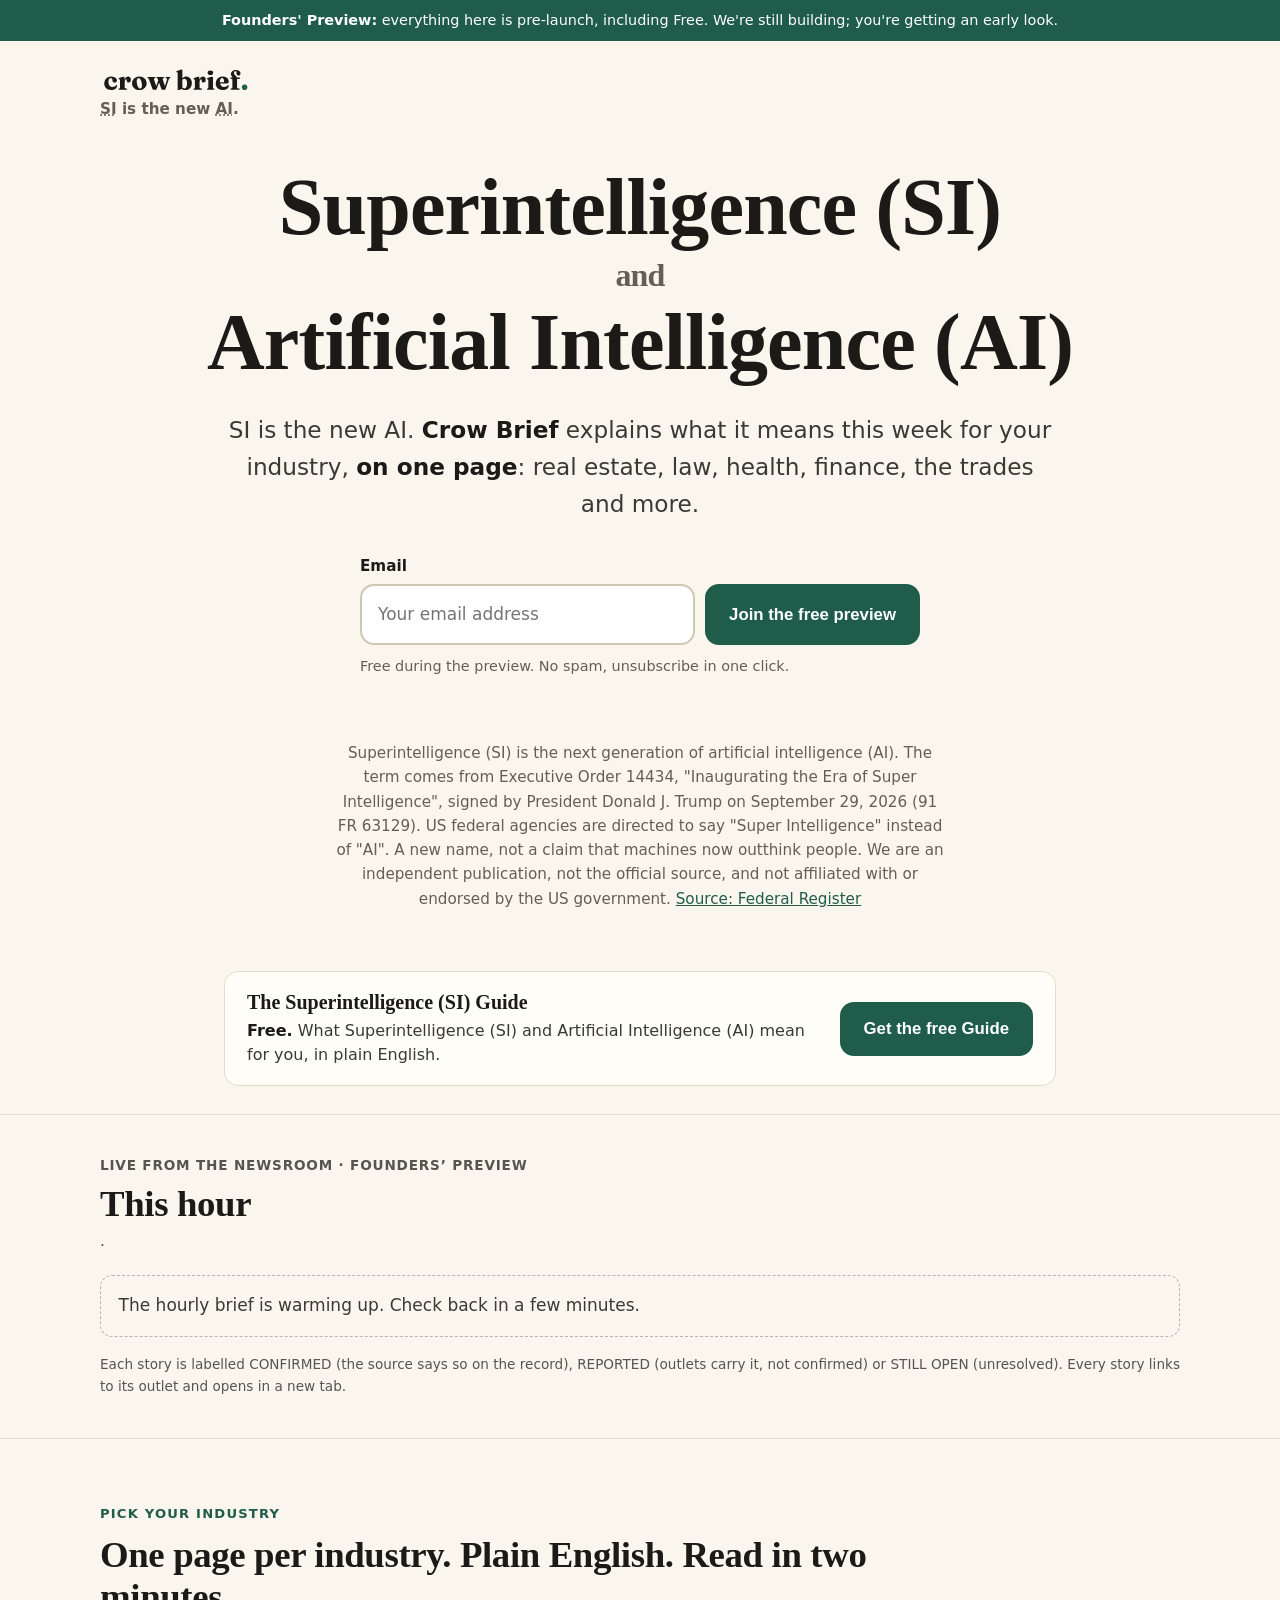
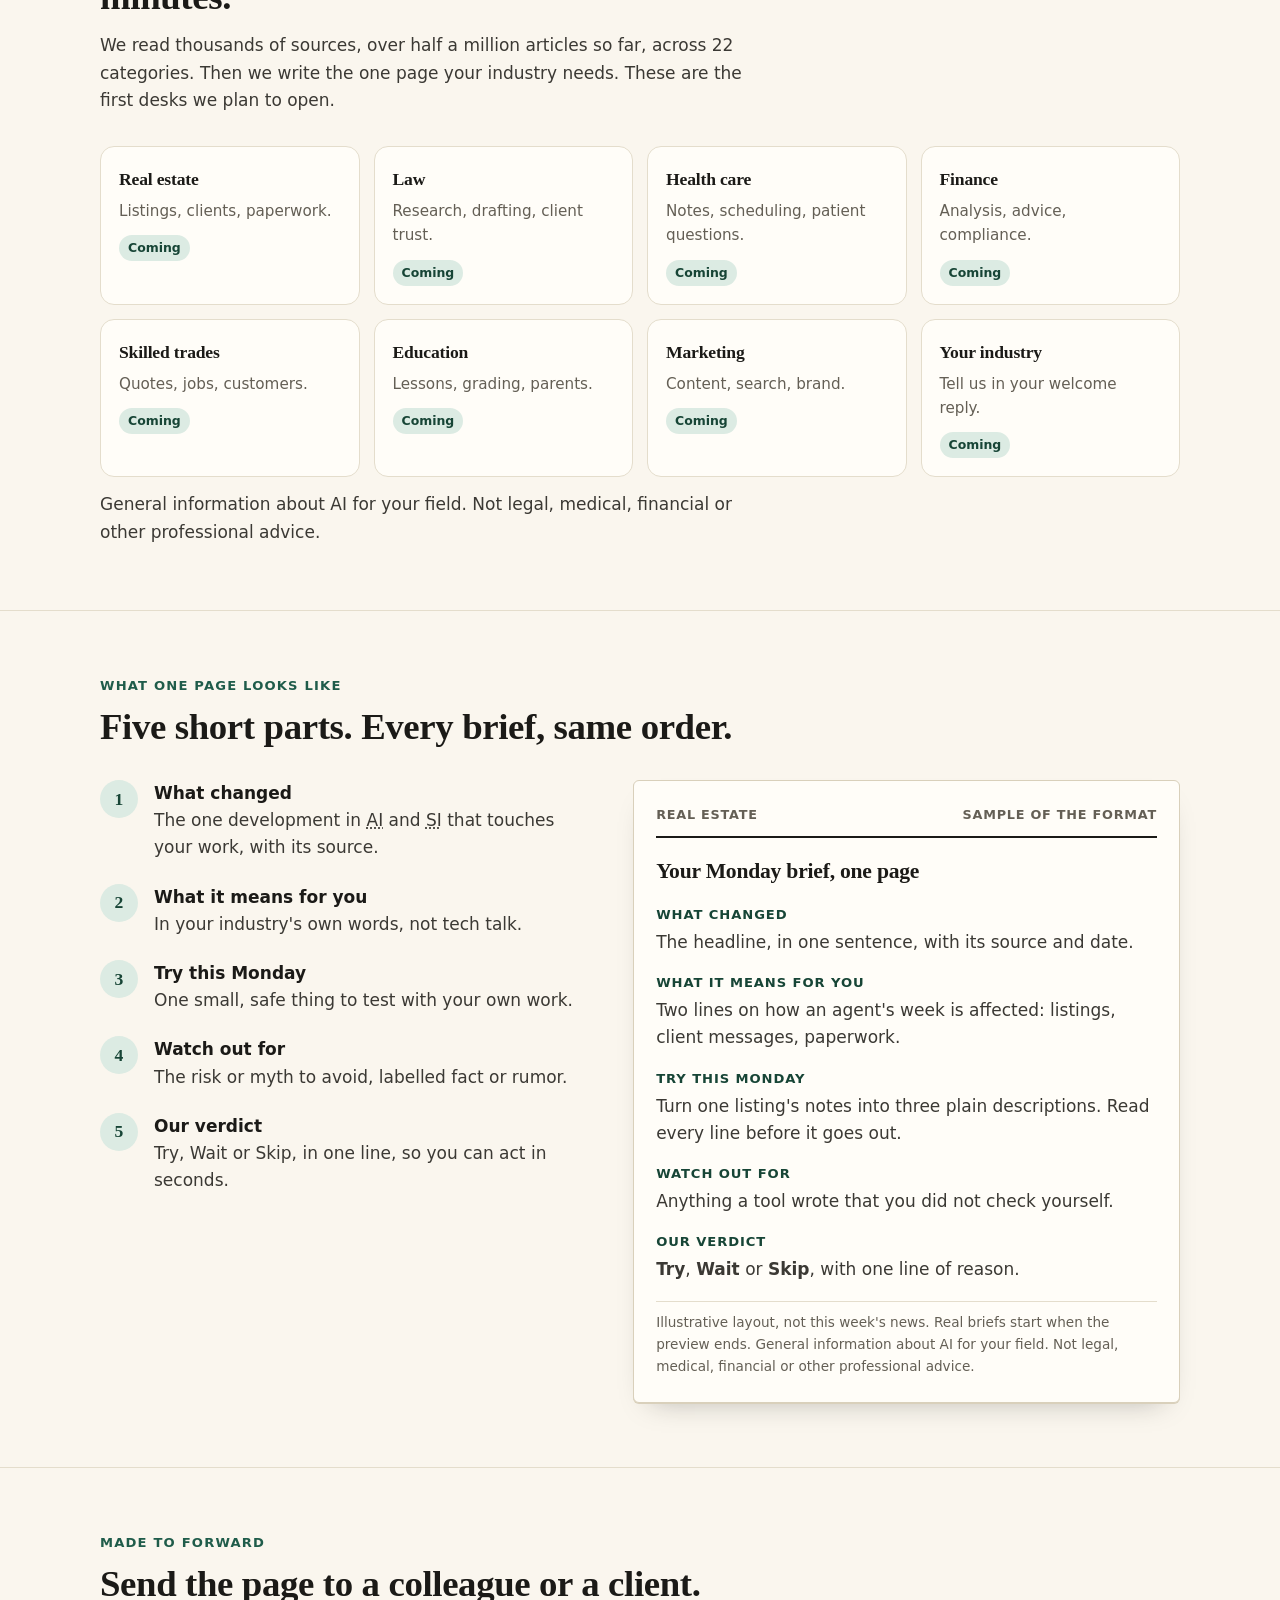
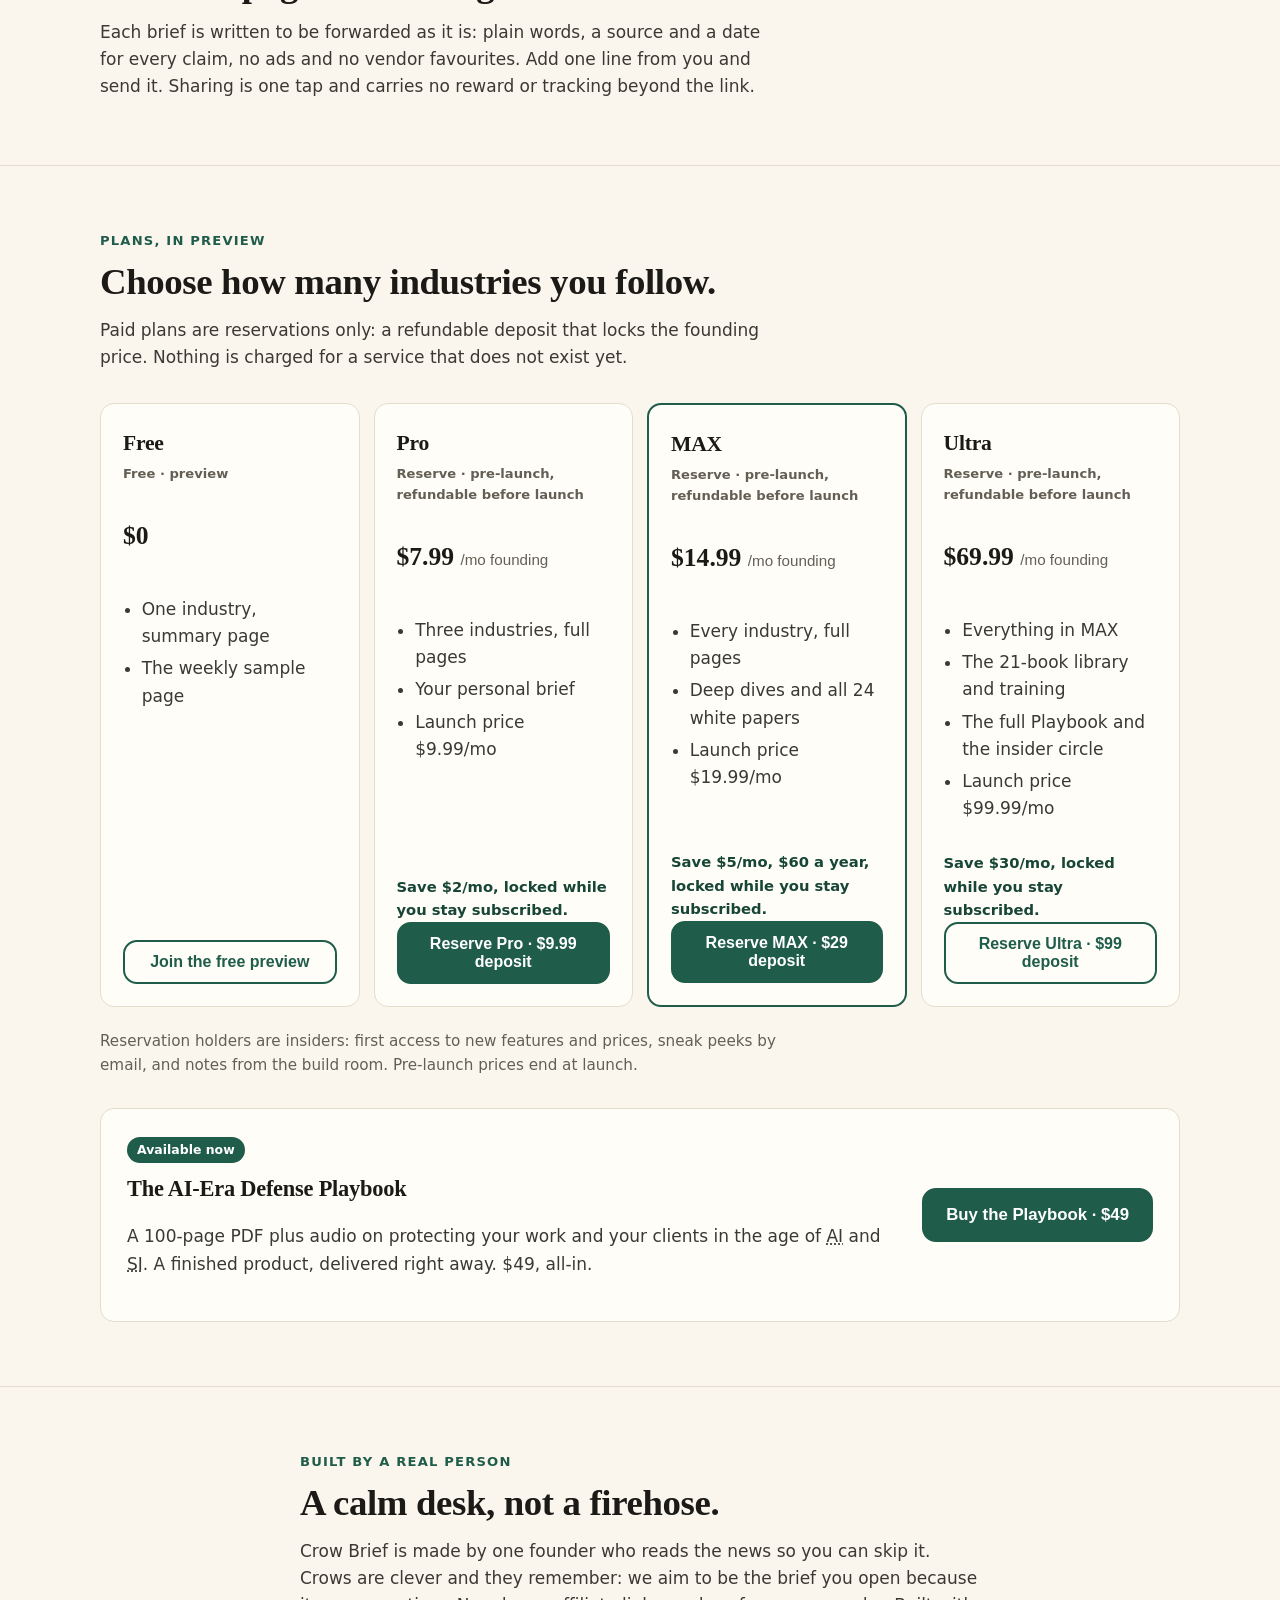
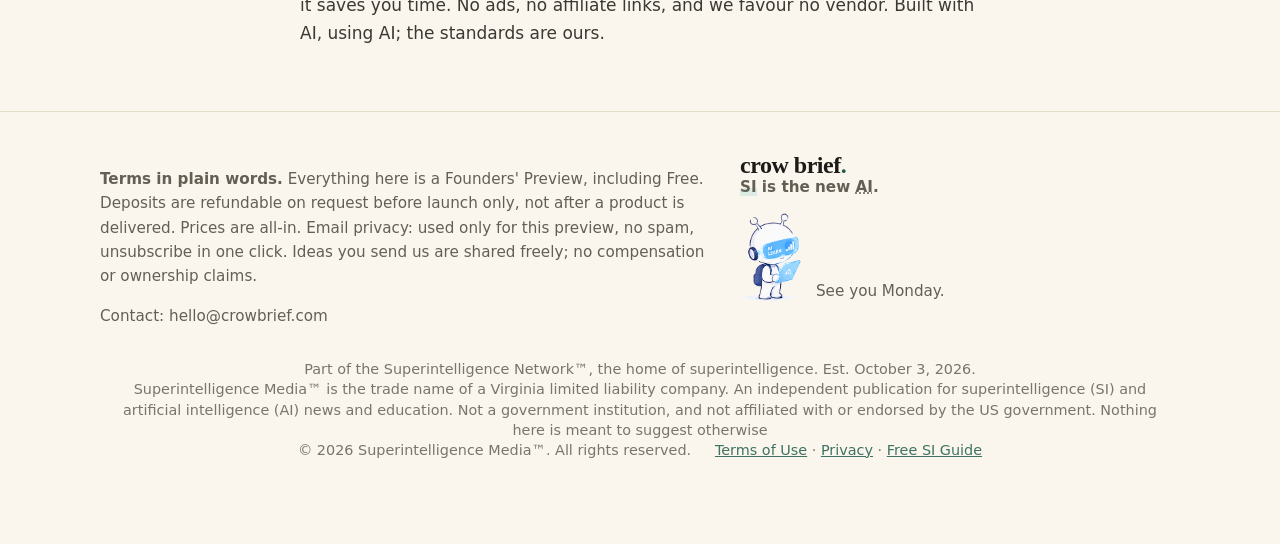
==== index.html @ 584fdf3d "Share the free Superintelligence (SI) Guide" ====
<!doctype html>
<html lang="en">
<head>
<meta charset="utf-8">
<meta name="robots" content="noai, noimageai">
<meta name="viewport" content="width=device-width, initial-scale=1">
<meta http-equiv="Content-Security-Policy" content="default-src 'none'; script-src 'self'; style-src 'self' https://fonts.googleapis.com; font-src https://fonts.gstatic.com; img-src 'self' data:; media-src 'self' https://media.theagentsignal.com; connect-src https://acp9reat3l.execute-api.us-east-1.amazonaws.com https://siagentsignal.com; form-action 'self'; base-uri 'none'; object-src 'none'; upgrade-insecure-requests; require-trusted-types-for 'script'; trusted-types 'none'">
<meta name="referrer" content="strict-origin-when-cross-origin">
<title>Crow Brief | Superintelligence (SI) &amp; Artificial Intelligence (AI), one page for your industry</title>
<meta name="description" content="Superintelligence (SI), the next generation of artificial intelligence (AI), explained on one page for your industry: real estate, law, health, finance, trades and more. Join the free preview.">
<link rel="canonical" href="https://crowbrief.com/">
<link rel="icon" type="image/svg+xml" href="assets/favicon.svg">
<meta property="og:type" content="website">
<meta property="og:site_name" content="Crow Brief">
<meta property="og:title" content="Crow Brief | Superintelligence (SI) &amp; Artificial Intelligence (AI), one page for your industry">
<meta property="og:description" content="What SI and AI mean this week for your industry, on one page. SI is the new AI.">
<meta property="og:url" content="https://crowbrief.com/">
<meta property="og:image" content="https://crowbrief.com/assets/logo.svg">
<meta name="twitter:card" content="summary">
<meta name="theme-color" content="#1F5C4A">
<meta name="color-scheme" content="light">
<link rel="preconnect" href="https://fonts.googleapis.com">
<link rel="preconnect" href="https://fonts.gstatic.com" crossorigin>
<link href="https://fonts.googleapis.com/css2?family=Fraunces:opsz,wght@9..144,600;9..144,700;9..144,800&amp;family=Source+Sans+3:wght@400;600;700&amp;display=swap" rel="stylesheet">
<link rel="stylesheet" href="assets/app.css">
<script src="assets/app.js" defer></script>
<script type="application/ld+json">
{"@context":"https://schema.org","@graph":[
 {"@type":"Organization","name":"Crow Brief","url":"https://crowbrief.com/","logo":"https://crowbrief.com/assets/logo.svg","slogan":"SI is the new AI."},
 {"@type":"Product","name":"AI-Era Defense Playbook","description":"100-page PDF plus audio.","brand":{"@type":"Brand","name":"Crow Brief"},"offers":{"@type":"Offer","price":"49.00","priceCurrency":"USD","availability":"https://schema.org/InStock"}}
]}
</script>
</head>
<body>
<a class="skip" href="#main">Skip to content</a>
<div class="bar" role="note"><b>Founders' Preview:</b> everything here is pre-launch, including Free. We're still building; you're getting an early look.</div>

<header class="top"><div class="wrap">
  <a class="brand" href="#top" aria-label="Crow Brief, back to top"><span class="brand-t"><img class="brand-logo" id="logo" src="assets/logo.svg" width="152" height="38" alt="Crow Brief"><span class="tagline"><abbr title="superintelligence">SI</abbr> is the new <abbr title="artificial intelligence">AI</abbr>.</span></span></a>
</div></header>

<main id="main">
<section class="hero" id="top" aria-labelledby="h1"><div class="wrap">
  <h1 id="h1"><span>Superintelligence (SI)</span><span class="and">and</span><span>Artificial Intelligence (AI)</span></h1>
  <p class="lead">SI is the new AI. <b>Crow Brief</b> explains what it means this week for your industry, <b>on one page</b>: real estate, law, health, finance, the trades and more.</p>
  <div class="signup">
    <form class="join js-join" action="#" method="post" novalidate>
      <label class="f-lab" for="em1">Email</label>
      <div class="join-row">
        <input id="em1" name="email" type="email" inputmode="email" autocomplete="email" autocapitalize="off" spellcheck="false" placeholder="Your email address" required aria-describedby="em1-fine em1-err">
        <button class="btn" type="submit">Join the free preview</button>
      </div>
      <div class="hp" aria-hidden="true"><label for="hp1">Website (leave this empty)</label><input id="hp1" name="website" type="text" tabindex="-1" autocomplete="off"></div>
      <p class="fine" id="em1-fine">Free during the preview. No spam, unsubscribe in one click.</p>
      <p class="err js-err" id="em1-err" role="alert"></p>
      <noscript><p class="fine">Sign-up needs JavaScript switched on.</p></noscript>
    </form>
    <div class="ok js-ok" role="status" hidden>
      <div class="row">
        <img src="assets/alien-white.png" width="84" height="123" alt="A flat, pastel white alien standing, ready to help you learn">
        <div><h2 class="js-ok-h" tabindex="-1">You're on the list.</h2>
        <p>We sent a confirmation link to <b class="js-ok-email"></b>. Tap it, then reply with your industry so your first sample page is written for you.</p></div>
      </div>
    </div>
  </div>
  <p class="note">Superintelligence (SI) is the next generation of artificial intelligence (AI). The term comes from Executive Order 14434, "Inaugurating the Era of Super Intelligence", signed by President Donald J. Trump on September 29, 2026 (91 FR 63129). US federal agencies are directed to say "Super Intelligence" instead of "AI". A new name, not a claim that machines now outthink people. We are an independent publication, not the official source, and not affiliated with or endorsed by the US government. <a href="https://www.federalregister.gov/d/2026-20321" target="_blank" rel="noopener noreferrer">Source: Federal Register</a></p>
</div></section>

<aside class="sg" id="si-guide" aria-labelledby="sg-h"><div class="sg-card"><div class="sg-txt"><h2 id="sg-h">The Superintelligence (SI) Guide</h2><p><b>Free.</b> What Superintelligence (SI) and Artificial Intelligence (AI) mean for you, in plain English.</p></div><a class="btn sg-btn" href="https://siagentsignal.com/si/">Get the free Guide</a></div></aside>

<section class="hour" id="this-hour" aria-labelledby="hour-h">
  <div class="hour-in">
    <p class="hour-kick">Live from the newsroom &middot; Founders&rsquo; Preview</p>
    <h2 id="hour-h">This hour</h2>
    <p class="hour-meta"><span id="hour-updated"></span><span id="hour-count"></span></p>
    <p class="hour-warm" id="hour-warm">The hourly brief is warming up. Check back in a few minutes.</p>
    <ol class="hour-stories" id="hour-stories"></ol>
    <div class="hour-audio" id="hour-audio" hidden><p class="hour-aud-l">Listen to this hour (<span id="hour-secs"></span>). AI-generated voices.</p><audio id="hour-player" controls preload="none"></audio></div>
    <p class="hour-tid" id="hour-tid"></p>
    <div id="hour-ticker-wrap" hidden><p class="hour-tkh">Headline ticker</p><ul class="hour-ticker" id="hour-ticker"></ul></div>
    <p class="hour-note">Each story is labelled CONFIRMED (the source says so on the record), REPORTED (outlets carry it, not confirmed) or STILL OPEN (unresolved). Every story links to its outlet and opens in a new tab.</p>
  </div>
</section>


<section id="industries" aria-labelledby="ind-h"><div class="wrap">
  <p class="kick">Pick your industry</p>
  <h2 id="ind-h">One page per industry. Plain English. Read in two minutes.</h2>
  <p class="sub">We read thousands of sources, over half a million articles so far, across 22 categories. Then we write the one page your industry needs. These are the first desks we plan to open.</p>
  <div class="grid">
    <article class="ind"><h3>Real estate</h3><p>Listings, clients, paperwork.</p><span class="tag">Coming</span></article>
    <article class="ind"><h3>Law</h3><p>Research, drafting, client trust.</p><span class="tag">Coming</span></article>
    <article class="ind"><h3>Health care</h3><p>Notes, scheduling, patient questions.</p><span class="tag">Coming</span></article>
    <article class="ind"><h3>Finance</h3><p>Analysis, advice, compliance.</p><span class="tag">Coming</span></article>
    <article class="ind"><h3>Skilled trades</h3><p>Quotes, jobs, customers.</p><span class="tag">Coming</span></article>
    <article class="ind"><h3>Education</h3><p>Lessons, grading, parents.</p><span class="tag">Coming</span></article>
    <article class="ind"><h3>Marketing</h3><p>Content, search, brand.</p><span class="tag">Coming</span></article>
    <article class="ind"><h3>Your industry</h3><p>Tell us in your welcome reply.</p><span class="tag">Coming</span></article>
  </div>
  <p class="sub">General information about AI for your field. Not legal, medical, financial or other professional advice.</p>
</div></section>

<section id="how" aria-labelledby="how-h"><div class="wrap">
  <p class="kick">What one page looks like</p>
  <h2 id="how-h">Five short parts. Every brief, same order.</h2>
  <div class="split">
    <ol class="steps">
      <li><b>What changed</b>The one development in <abbr title="artificial intelligence">AI</abbr> and <abbr title="superintelligence">SI</abbr> that touches your work, with its source.</li>
      <li><b>What it means for you</b>In your industry's own words, not tech talk.</li>
      <li><b>Try this Monday</b>One small, safe thing to test with your own work.</li>
      <li><b>Watch out for</b>The risk or myth to avoid, labelled fact or rumor.</li>
      <li><b>Our verdict</b>Try, Wait or Skip, in one line, so you can act in seconds.</li>
    </ol>
    <article class="page" aria-label="Sample page layout">
      <div class="hd"><span>Real estate</span><span>Sample of the format</span></div>
      <h3>Your Monday brief, one page</h3>
      <dl>
        <dt>What changed</dt><dd>The headline, in one sentence, with its source and date.</dd>
        <dt>What it means for you</dt><dd>Two lines on how an agent's week is affected: listings, client messages, paperwork.</dd>
        <dt>Try this Monday</dt><dd>Turn one listing's notes into three plain descriptions. Read every line before it goes out.</dd>
        <dt>Watch out for</dt><dd>Anything a tool wrote that you did not check yourself.</dd>
        <dt>Our verdict</dt><dd><b>Try</b>, <b>Wait</b> or <b>Skip</b>, with one line of reason.</dd>
      </dl>
      <div class="ft">Illustrative layout, not this week's news. Real briefs start when the preview ends. General information about AI for your field. Not legal, medical, financial or other professional advice.</div>
    </article>
  </div>
</div></section>

<section id="share" aria-labelledby="sh-h"><div class="wrap">
  <p class="kick">Made to forward</p>
  <h2 id="sh-h">Send the page to a colleague or a client.</h2>
  <p class="sub">Each brief is written to be forwarded as it is: plain words, a source and a date for every claim, no ads and no vendor favourites. Add one line from you and send it. Sharing is one tap and carries no reward or tracking beyond the link.</p>
</div></section>

<section id="plans" aria-labelledby="pl-h"><div class="wrap">
  <p class="kick">Plans, in preview</p>
  <h2 id="pl-h">Choose how many industries you follow.</h2>
  <p class="sub">Paid plans are reservations only: a refundable deposit that locks the founding price. Nothing is charged for a service that does not exist yet.</p>
  <div class="plans">
    <article class="plan"><h3>Free</h3><p class="lbl">Free · preview</p><p class="pr">$0</p>
      <ul><li>One industry, summary page</li><li>The weekly sample page</li></ul>
      <a class="btn line sm" href="#top">Join the free preview</a></article>
    <article class="plan"><h3>Pro</h3><p class="lbl">Reserve · pre-launch, refundable before launch</p><p class="pr">$7.99 <small>/mo founding</small></p>
      <ul><li>Three industries, full pages</li><li>Your personal brief</li><li>Launch price $9.99/mo</li></ul>
      <p class="save">Save $2/mo, locked while you stay subscribed.</p>
      <button class="btn sm" type="button" data-dlg data-title="Reserve Pro" data-price="$9.99 refundable deposit" data-pay="Reserve for $9.99" data-line="Locks $7.99/mo instead of $9.99/mo. Refundable on request before launch only. Credited to your first bill at launch. The price shown is the price you pay at checkout.">Reserve Pro · $9.99 deposit</button></article>
    <article class="plan hero-plan"><h3>MAX</h3><p class="lbl">Reserve · pre-launch, refundable before launch</p><p class="pr">$14.99 <small>/mo founding</small></p>
      <ul><li>Every industry, full pages</li><li>Deep dives and all 24 white papers</li><li>Launch price $19.99/mo</li></ul>
      <p class="save">Save $5/mo, $60 a year, locked while you stay subscribed.</p>
      <button class="btn sm" type="button" data-dlg data-title="Reserve MAX" data-price="$29 refundable deposit" data-pay="Reserve for $29" data-line="Locks $14.99/mo instead of $19.99/mo. Refundable on request before launch only. Credited to your first bill at launch. The price shown is the price you pay at checkout.">Reserve MAX · $29 deposit</button></article>
    <article class="plan"><h3>Ultra</h3><p class="lbl">Reserve · pre-launch, refundable before launch</p><p class="pr">$69.99 <small>/mo founding</small></p>
      <ul><li>Everything in MAX</li><li>The 21-book library and training</li><li>The full Playbook and the insider circle</li><li>Launch price $99.99/mo</li></ul>
      <p class="save">Save $30/mo, locked while you stay subscribed.</p>
      <button class="btn line sm" type="button" data-dlg data-title="Reserve Ultra" data-price="$99 refundable deposit" data-pay="Reserve for $99" data-line="Locks $69.99/mo instead of $99.99/mo. Refundable on request before launch only. Credited to your first bill at launch. The price shown is the price you pay at checkout.">Reserve Ultra · $99 deposit</button></article>
  </div>
  <p class="terms">Reservation holders are insiders: first access to new features and prices, sneak peeks by email, and notes from the build room. Pre-launch prices end at launch.</p>

  <div class="shop" aria-labelledby="pb-h">
    <div><span class="tagn">Available now</span><h3 id="pb-h">The AI-Era Defense Playbook</h3>
      <p>A 100-page PDF plus audio on protecting your work and your clients in the age of <abbr title="artificial intelligence">AI</abbr> and <abbr title="superintelligence">SI</abbr>. A finished product, delivered right away. $49, all-in.</p></div>
    <button class="btn" type="button" data-dlg data-title="Buy the AI-Era Defense Playbook" data-price="$49, one-time, all-in" data-pay="Buy for $49" data-line="A finished digital product, delivered right away. See the terms below before you pay.">Buy the Playbook · $49</button>
  </div>
</div></section>

<section id="founder" aria-labelledby="fo-h"><div class="wrap founder">
  <p class="kick">Built by a real person</p>
  <h2 id="fo-h">A calm desk, not a firehose.</h2>
  <p class="sub">Crow Brief is made by one founder who reads the news so you can skip it. Crows are clever and they remember: we aim to be the brief you open because it saves you time. No ads, no affiliate links, and we favour no vendor. Built with AI, using AI; the standards are ours.</p>
</div></section>
</main>

<footer id="terms"><div class="wrap foot">
  <div>
    <p><b>Terms in plain words.</b> Everything here is a Founders' Preview, including Free. Deposits are refundable on request before launch only, not after a product is delivered. Prices are all-in. Email privacy: used only for this preview, no spam, unsubscribe in one click. Ideas you send us are shared freely; no compensation or ownership claims.</p>
    <p>Contact: hello@crowbrief.com</p>
  </div>
  <div>
    <a class="brand" href="#top" aria-label="Crow Brief, back to top"><span class="brand-t"><b>crow brief<i>.</i></b><span class="tagline"><abbr class="si" title="superintelligence">SI</abbr> is the new <abbr title="artificial intelligence">AI</abbr>.</span></span></a>
    <div class="signoff"><img src="assets/alien-white.png" width="64" height="94" alt=""><span>See you Monday.</span></div>
  </div>
</div><p class="trade-name"><span>Part of the Superintelligence Network™, the home of superintelligence. Est. October 3, 2026.</span> <span>Superintelligence Media™ is the trade name of a Virginia limited liability company. An independent publication for superintelligence (SI) and artificial intelligence (AI) news and education. Not a government institution, and not affiliated with or endorsed by the US government. Nothing here is meant to suggest otherwise</span> <span>© 2026 Superintelligence Media™. All rights reserved.</span> <span><a href="https://siagentsignal.com/terms.html" target="_blank" rel="noopener">Terms of Use</a> &middot; <a href="https://siagentsignal.com/privacy.html" target="_blank" rel="noopener">Privacy</a> &middot; <a href="https://siagentsignal.com/si/">Free SI Guide</a></span></p>
</footer>

<dialog id="dlg" aria-labelledby="dlg-h"><div class="dlg">
  <h3 id="dlg-h">Reserve</h3>
  <p class="p" id="dlg-price"></p>
  <p id="dlg-line"></p>
  <button class="btn" type="button" id="dlg-pay">Reserve</button>
  <p class="fine">Secure checkout by Stripe. Apple Pay, Google Pay and Link come before card entry.</p>
  <p class="status" id="dlg-status" aria-live="polite"></p>
  <button class="notnow" type="button" id="dlg-close">Not now</button>
</div></dialog>
<script src="assets/feed.js" defer></script>
</body>
</html>
---- assets/app.css ----
/* Contender A · The Industry Desk. Paper, ink, one forest-green accent. Serif headlines. */
:root{--paper:#FAF6EE;--sheet:#FFFDF8;--ink:#1B1A17;--ink2:#3B3934;--mute:#645F55;--rule:#E4DDCC;--acc:#1F5C4A;--acc-d:#174536;--tint:#DCEBE3;--r:14px}
*{box-sizing:border-box}
html{-webkit-text-size-adjust:100%}
body{margin:0;background:var(--paper);color:var(--ink2);font:400 1.0625rem/1.6 "Source Sans 3",system-ui,sans-serif}
h1,h2,h3{font-family:Fraunces,Georgia,serif;color:var(--ink);margin:0;font-weight:700;letter-spacing:-.01em}
a{color:var(--acc)}
img{max-width:100%;height:auto}
:focus-visible{outline:3px solid var(--acc);outline-offset:3px;border-radius:6px}
.wrap{width:min(1080px,100% - 32px);margin-inline:auto}
.skip{position:absolute;left:-9999px}.skip:focus{left:16px;top:8px;background:var(--sheet);padding:8px 12px;z-index:9}
.bar{background:var(--acc);color:#fff;font-size:.9rem;text-align:center;padding:9px 16px}
.bar b{font-weight:700}
header.top{padding:22px 0 8px}
.brand{display:inline-flex;align-items:center;gap:12px;text-decoration:none;color:var(--ink)}
.brand img{width:40px;height:40px}
.brand-t{display:flex;flex-direction:column;line-height:1.1}
.brand-t b{font:700 1.5rem Fraunces,Georgia,serif;letter-spacing:-.02em}
.brand-t b i{font-style:normal;color:var(--acc)}
.tagline{font-size:.95rem;font-weight:600;color:var(--mute)}
.si{background:linear-gradient(transparent 58%,var(--tint) 58%);text-decoration:none;border-bottom:0}
/* hero */
.hero{padding:40px 0 56px;text-align:center}
.hero h1{font-size:clamp(2.35rem,7.4vw,5rem);line-height:1.04;font-weight:800}
.hero h1 span{display:block}
.hero h1 .and{font-size:.4em;font-weight:600;color:var(--mute);margin:.3em 0}
.lead{font-size:clamp(1.15rem,2.6vw,1.45rem);color:var(--ink2);max-width:36em;margin:26px auto 0}
.lead b{color:var(--ink)}
.signup{max-width:560px;margin:32px auto 0;text-align:left}
.f-lab{display:block;font-weight:700;color:var(--ink);margin-bottom:6px;font-size:.95rem}
.join-row{display:flex;flex-direction:column;gap:10px}
.join-row input{font:inherit;padding:15px 16px;border:2px solid #CFC7B3;border-radius:var(--r);background:#fff;color:var(--ink);width:100%}
.join-row input:focus-visible{outline:3px solid var(--acc);outline-offset:1px;border-color:var(--acc)}
.btn{font:700 1.05rem "Source Sans 3",sans-serif;background:var(--acc);color:#fff;border:2px solid var(--acc);border-radius:var(--r);padding:15px 22px;cursor:pointer;min-height:52px}
.btn:hover{background:var(--acc-d);border-color:var(--acc-d)}
.btn:disabled{opacity:.7;cursor:wait}
.btn.line{background:transparent;color:var(--acc)}.btn.line:hover{background:var(--tint)}
.btn.sm{padding:11px 16px;min-height:44px;font-size:1rem;width:100%}
.fine{font-size:.9rem;color:var(--mute);margin:10px 0 0}
.err{color:#8A1C2C;font-weight:600;margin:8px 0 0;min-height:1.2em}
.hp{position:absolute;left:-9999px;width:1px;height:1px;overflow:hidden}
.ok{background:var(--sheet);border:2px solid var(--acc);border-radius:var(--r);padding:22px}
.ok h2{font-size:1.5rem}
.ok .row{display:flex;gap:16px;align-items:center}
.ok img{width:84px;flex:none}
.note{max-width:40em;margin:34px auto 0;font-size:.95rem;color:var(--mute)}
@media(min-width:640px){.join-row{flex-direction:row}.join-row input{flex:1}.btn.sm{width:auto}}
/* sections */
section{padding:64px 0;border-top:1px solid var(--rule)}
.kick{font-size:.82rem;font-weight:700;letter-spacing:.09em;text-transform:uppercase;color:var(--acc);margin:0 0 10px}
section h2{font-size:clamp(1.7rem,4vw,2.3rem);line-height:1.15;max-width:22em}
.sub{max-width:40em;margin:14px 0 0;color:var(--ink2)}
.grid{display:grid;gap:14px;margin-top:32px;grid-template-columns:repeat(2,1fr)}
@media(min-width:760px){.grid{grid-template-columns:repeat(4,1fr)}}
.ind{background:var(--sheet);border:1px solid var(--rule);border-radius:var(--r);padding:18px}
.ind h3{font-size:1.1rem}
.ind p{margin:6px 0 0;font-size:.95rem;color:var(--mute)}
.ind .tag{display:inline-block;margin-top:12px;font-size:.78rem;font-weight:700;color:var(--acc-d);background:var(--tint);padding:3px 9px;border-radius:99px}
/* sample sheet */
.split{display:grid;gap:36px;margin-top:32px}
@media(min-width:900px){.split{grid-template-columns:1fr 1.1fr;align-items:start}}
.steps{list-style:none;margin:0;padding:0;display:grid;gap:22px;counter-reset:s}
.steps li{counter-increment:s;padding-left:54px;position:relative}
.steps li::before{content:counter(s);position:absolute;left:0;top:0;width:38px;height:38px;border-radius:50%;background:var(--tint);color:var(--acc-d);font:700 1.1rem Fraunces,serif;display:grid;place-items:center}
.steps b{display:block;color:var(--ink)}
.page{background:var(--sheet);border:1px solid #D9D0BB;border-radius:6px;padding:24px 22px;box-shadow:0 1px 0 #D9D0BB,0 14px 28px -18px rgba(27,26,23,.35)}
.page .hd{display:flex;justify-content:space-between;gap:10px;font-size:.8rem;font-weight:700;letter-spacing:.06em;text-transform:uppercase;color:var(--mute);border-bottom:2px solid var(--ink);padding-bottom:10px}
.page h3{font-size:1.35rem;margin:16px 0 4px}
.page dl{margin:0}
.page dt{font-weight:700;color:var(--acc-d);font-size:.82rem;letter-spacing:.07em;text-transform:uppercase;margin-top:16px}
.page dd{margin:4px 0 0}
.page .ft{margin-top:18px;padding-top:10px;border-top:1px solid var(--rule);font-size:.85rem;color:var(--mute)}
/* plans */
.plans{display:grid;gap:14px;margin-top:32px}
@media(min-width:760px){.plans{grid-template-columns:repeat(2,1fr)}}
@media(min-width:1020px){.plans{grid-template-columns:repeat(4,1fr)}}
.plan{background:var(--sheet);border:1px solid var(--rule);border-radius:var(--r);padding:22px;display:flex;flex-direction:column}
.plan.hero-plan{border:2px solid var(--acc)}
.plan h3{font-size:1.35rem}
.plan .lbl{font-size:.82rem;font-weight:700;color:var(--mute);margin:2px 0 12px}
.plan .pr{font:700 1.6rem Fraunces,serif;color:var(--ink)}
.plan .pr small{font:400 .95rem "Source Sans 3",sans-serif;color:var(--mute)}
.plan ul{margin:14px 0 18px;padding-left:1.1em;flex:1}
.plan li{margin:5px 0}
.plan .save{font-size:.92rem;color:var(--acc-d);font-weight:600;margin:6px 0 0}
.terms{font-size:.95rem;color:var(--mute);max-width:46em;margin-top:22px}
/* shop */
.shop{display:grid;gap:22px;background:var(--sheet);border:1px solid var(--rule);border-radius:var(--r);padding:26px;margin-top:30px}
@media(min-width:760px){.shop{grid-template-columns:1fr auto;align-items:center}}
.shop h3{font-size:1.4rem}
.tagn{display:inline-block;font-size:.78rem;font-weight:700;background:var(--acc);color:#fff;padding:3px 10px;border-radius:99px;margin-bottom:8px}
/* founder + footer */
.founder{max-width:40em}
footer{border-top:1px solid var(--rule);padding:40px 0 56px;font-size:.95rem;color:var(--mute)}
.foot{display:grid;gap:24px}
@media(min-width:760px){.foot{grid-template-columns:1.4fr 1fr}}
.signoff{display:flex;align-items:flex-end;gap:12px;margin-top:14px}
.signoff img{width:64px}
dialog{border:0;border-radius:var(--r);padding:0;max-width:min(460px,100% - 32px);background:var(--sheet);color:var(--ink2)}
dialog::backdrop{background:rgba(27,26,23,.55)}
.dlg{padding:26px}
.dlg h3{font-size:1.4rem}
.dlg .p{font:700 1.5rem Fraunces,serif;color:var(--ink);margin:12px 0 4px}
.dlg .btn{width:100%;margin-top:14px}
.dlg .notnow{background:none;border:0;font:inherit;color:var(--acc);text-decoration:underline;cursor:pointer;margin-top:12px;padding:8px 0}
.status{min-height:1.4em;font-weight:600;color:var(--acc-d)}
@media(prefers-reduced-motion:no-preference){html{scroll-behavior:smooth}}
@media(prefers-reduced-motion:reduce){*{transition:none!important;animation:none!important;scroll-behavior:auto!important}}
a.btn{display:inline-block;text-align:center;text-decoration:none}
.hero{border-top:0}
/* "This hour" section (generated by build_parked.py; colours follow the site theme) */
.hour{padding:2.5rem 0}
.hour-in{width:min(1080px,100% - 32px);margin-inline:auto}
.hour-kick{margin:0 0 .4rem;font-size:.85rem;font-weight:700;letter-spacing:.06em;text-transform:uppercase;opacity:.85}
.hour-in h2{margin:0 0 .5rem}
.hour-meta{margin:0 0 1.1rem;font-size:.95rem;opacity:.9}
.hour-meta span+span:before{content:" \00b7 "}
.hour-warm{margin:0;padding:1rem 1.1rem;border:1px dashed rgba(127,127,127,.55);border-radius:12px}
.hour-stories{list-style:none;margin:0;padding:0;display:grid;gap:.9rem}
.hour-story{padding:1rem 1.1rem;border:1px solid rgba(127,127,127,.35);border-radius:12px;overflow-wrap:anywhere}
.hour-lab{display:inline-block;margin:0 0 .45rem;padding:.12rem .55rem;border:1px solid currentColor;border-radius:999px;font-size:.75rem;font-weight:700;letter-spacing:.05em}
.hour-lab.lab-conf{color:#0b6b43;background:#E3F1EA}
.hour-lab.lab-rep{color:#6e4400;background:#FBF0DC}
.hour-lab.lab-open{color:#444c57;background:#ECEEF1}
.hour-title{display:block;font-weight:700;font-size:1.1rem;line-height:1.35}
.hour-sum{margin:.4rem 0 0}
.hour-src{margin:.4rem 0 0;font-size:.85rem;opacity:.85}
.hour-audio{margin-top:1.1rem}
.hour-aud-l{margin:0 0 .4rem;font-weight:600}
.hour-audio audio{display:block;width:100%;max-width:100%}
.hour-tid{margin:1rem 0 0;font-style:italic}
.hour-tid:empty{display:none}
.hour-tkh{margin:1.25rem 0 .4rem;font-size:.85rem;font-weight:700;letter-spacing:.06em;text-transform:uppercase;opacity:.85}
.hour-ticker{list-style:none;margin:0;padding:0;display:grid;gap:.35rem;font-size:.95rem}
.hour-tk{padding:.35rem 0;border-top:1px solid rgba(127,127,127,.25);overflow-wrap:anywhere}
.hour-tk .hour-title{display:inline;font-size:inherit;font-weight:600}
.hour-tk-o{opacity:.8}
.hour-note{margin:1.1rem 0 0;font-size:.85rem;opacity:.85}
.hour-sr{position:absolute;left:-9999px}

/* placeholder logo slot (see README) */
a.brand img.brand-logo,a.logo img.brand-logo,img.brand-logo{display:block;height:38px;width:auto;max-width:100%}
.trade-name span{display:inline-block;margin:0 .6rem}.trade-name{max-width:70rem;margin:0 auto;padding:1rem 16px 1.75rem;font-size:.9rem;line-height:1.4;text-align:center;color:inherit;opacity:.85;grid-column:1/-1}
.hero h1{font-size:clamp(1.9rem,7.4vw,5rem)}

/* si-guide: the free Superintelligence (SI) Guide card (shared snippet, _gen/si_guide.py) */
.sg{padding:4px 0 28px}.sg-card{display:flex;flex-wrap:wrap;align-items:center;justify-content:space-between;gap:14px 22px;box-sizing:border-box;width:min(100% - 32px,52rem);margin:0 auto;padding:18px 22px;background:var(--sheet);border:1px solid var(--rule);border-radius:var(--r);text-align:left}.sg-txt{flex:1 1 17rem;min-width:0}.sg-card h2{margin:0 0 4px;font:700 1.25rem/1.25 Fraunces,Georgia,serif;letter-spacing:0;text-transform:none;max-width:none;color:var(--ink)}.sg-card p{margin:0;font-size:1rem;line-height:1.5;color:var(--ink2)}.sg-card p b{color:var(--ink)}.sg .btn.sg-btn{display:inline-flex;align-items:center;justify-content:center;flex:none;width:auto;text-decoration:none;text-align:center;white-space:normal}.sg .btn.sg-btn,.sg .btn.sg-btn:hover{color:#fff}@media (max-width:520px){.sg-card{padding:16px}.sg .btn.sg-btn{width:100%}}
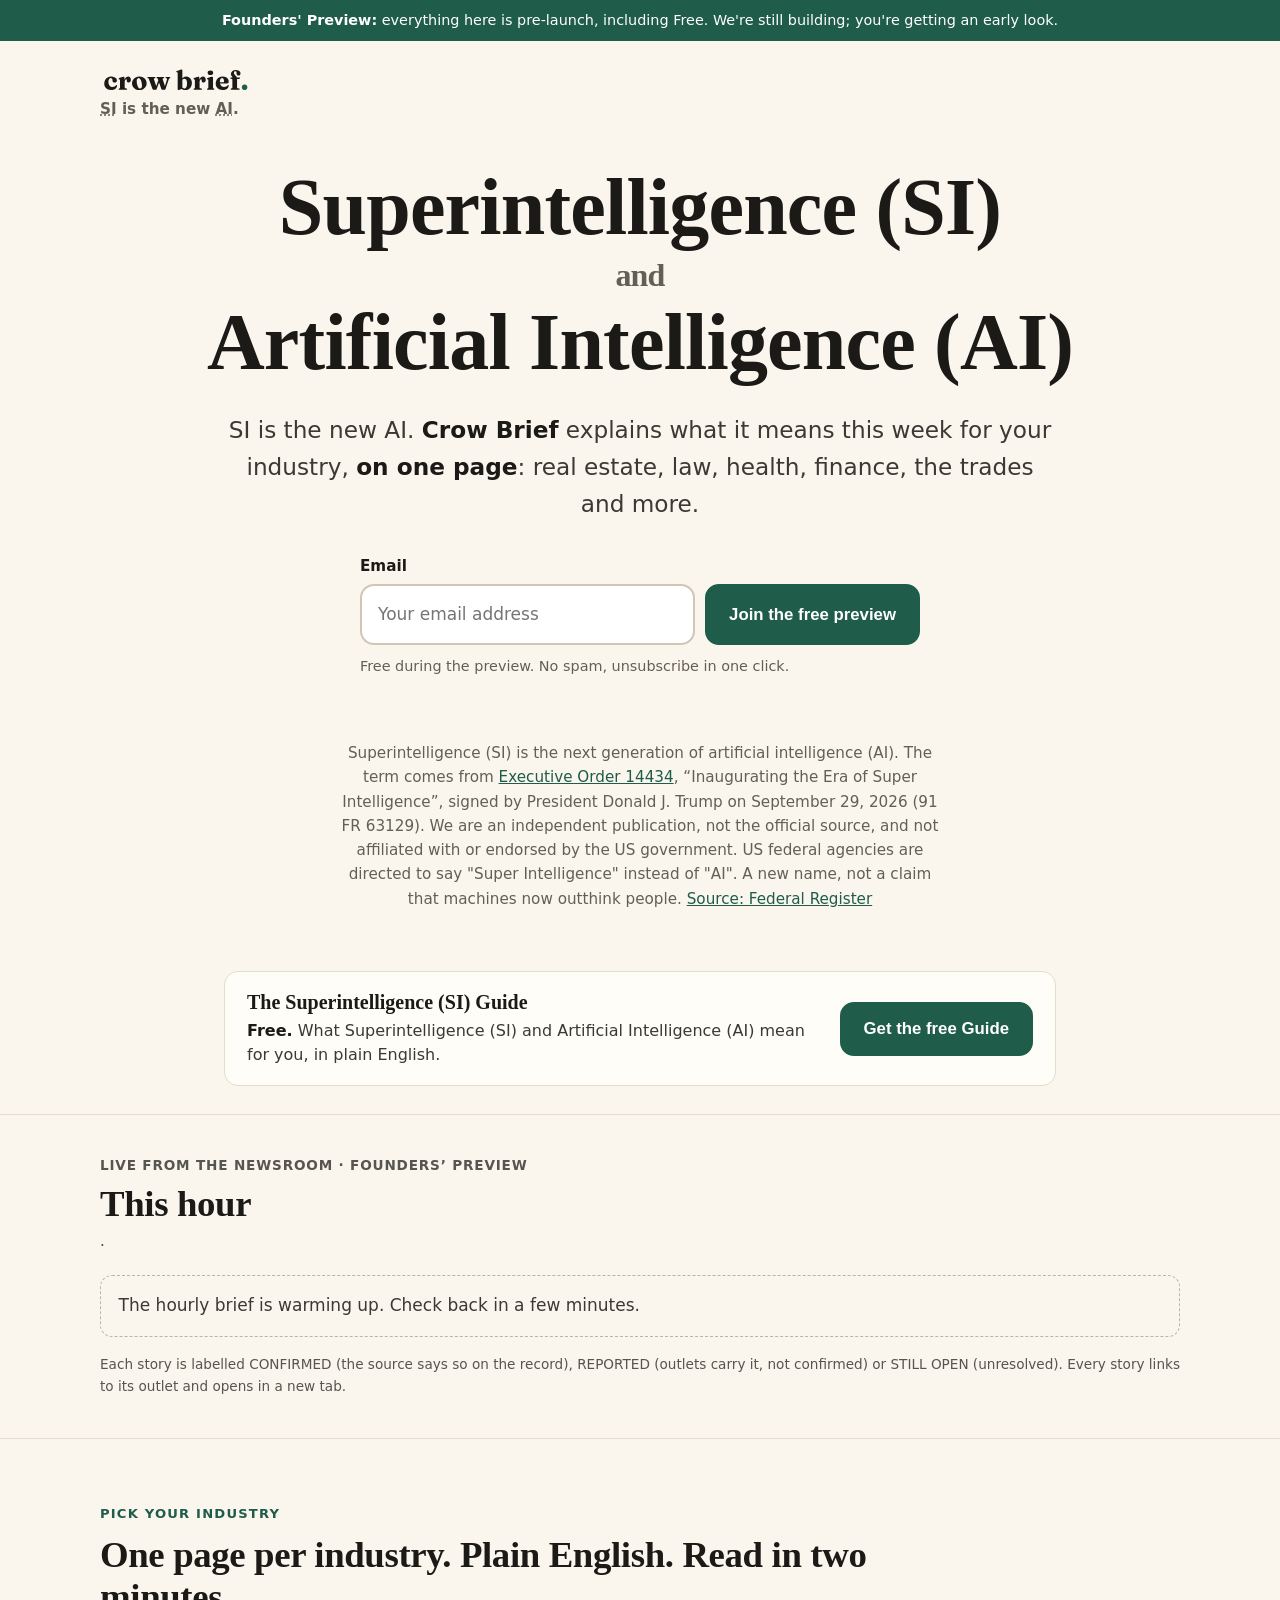
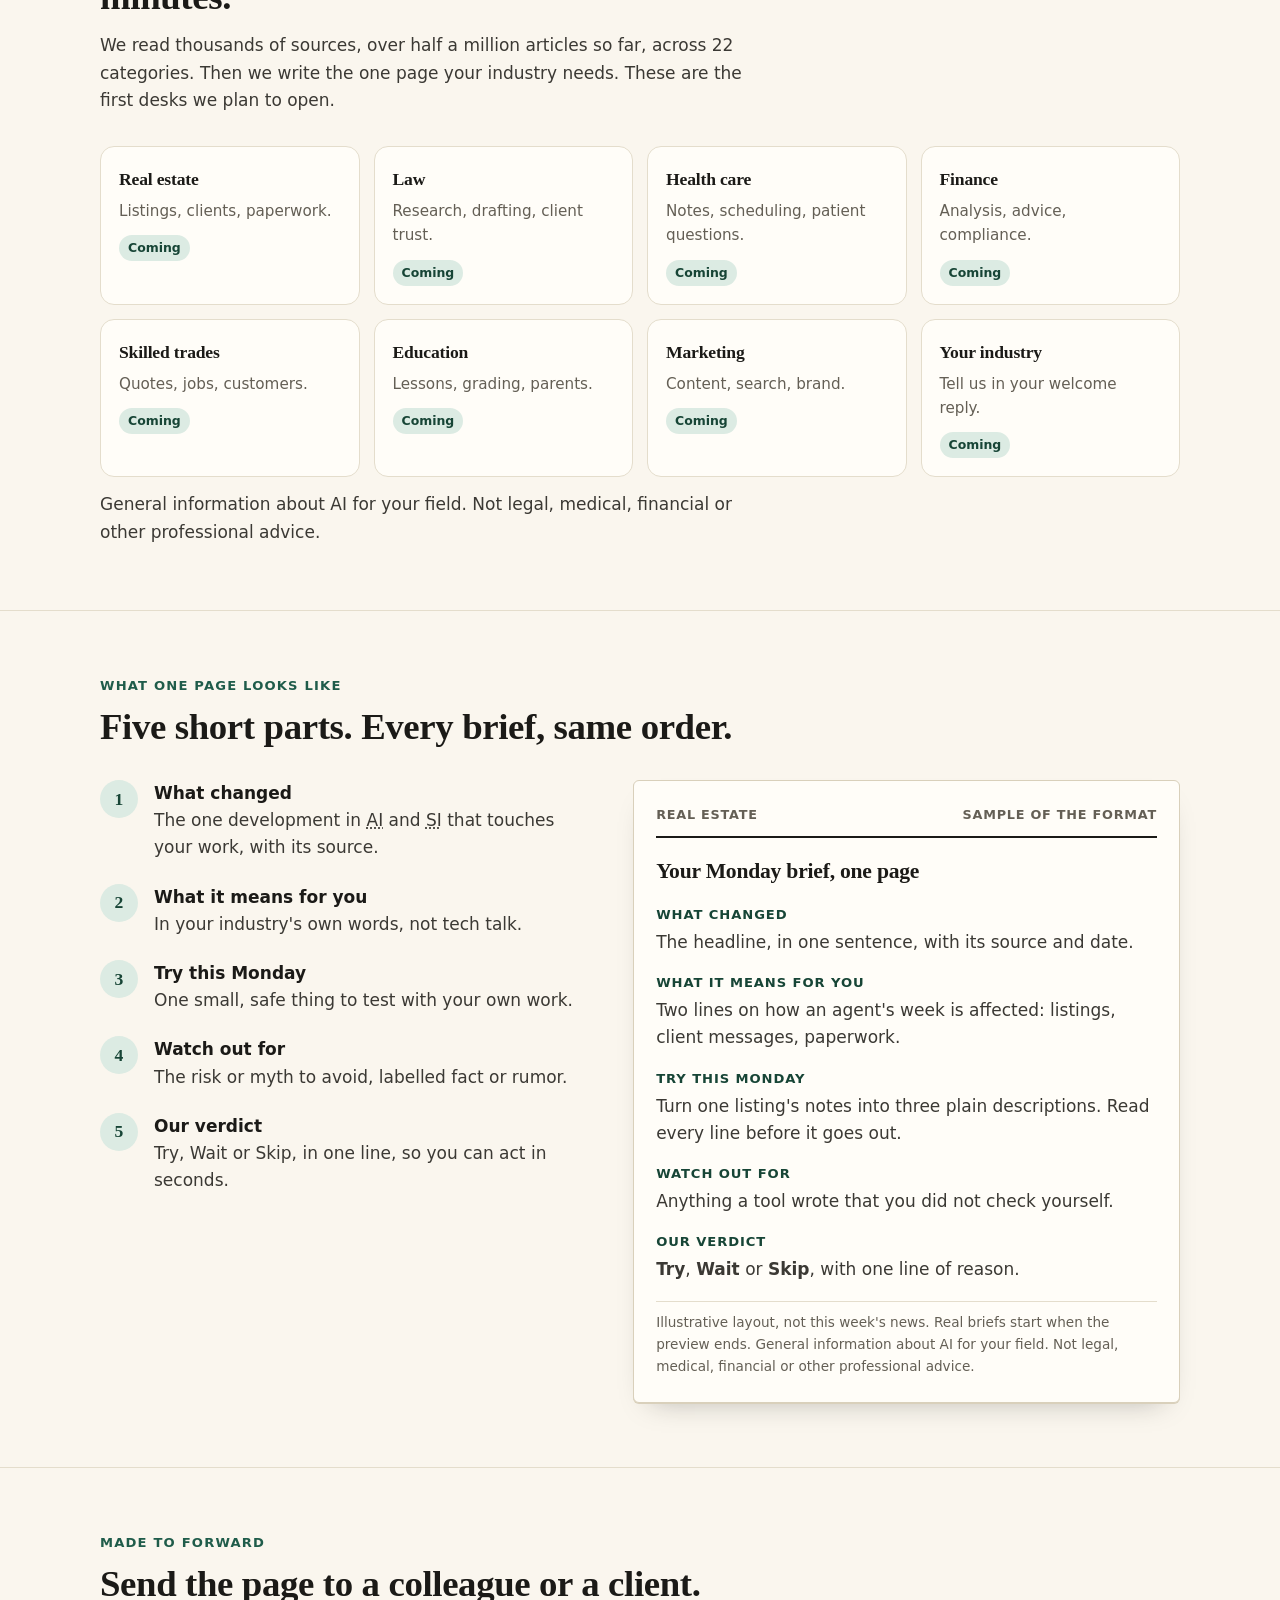
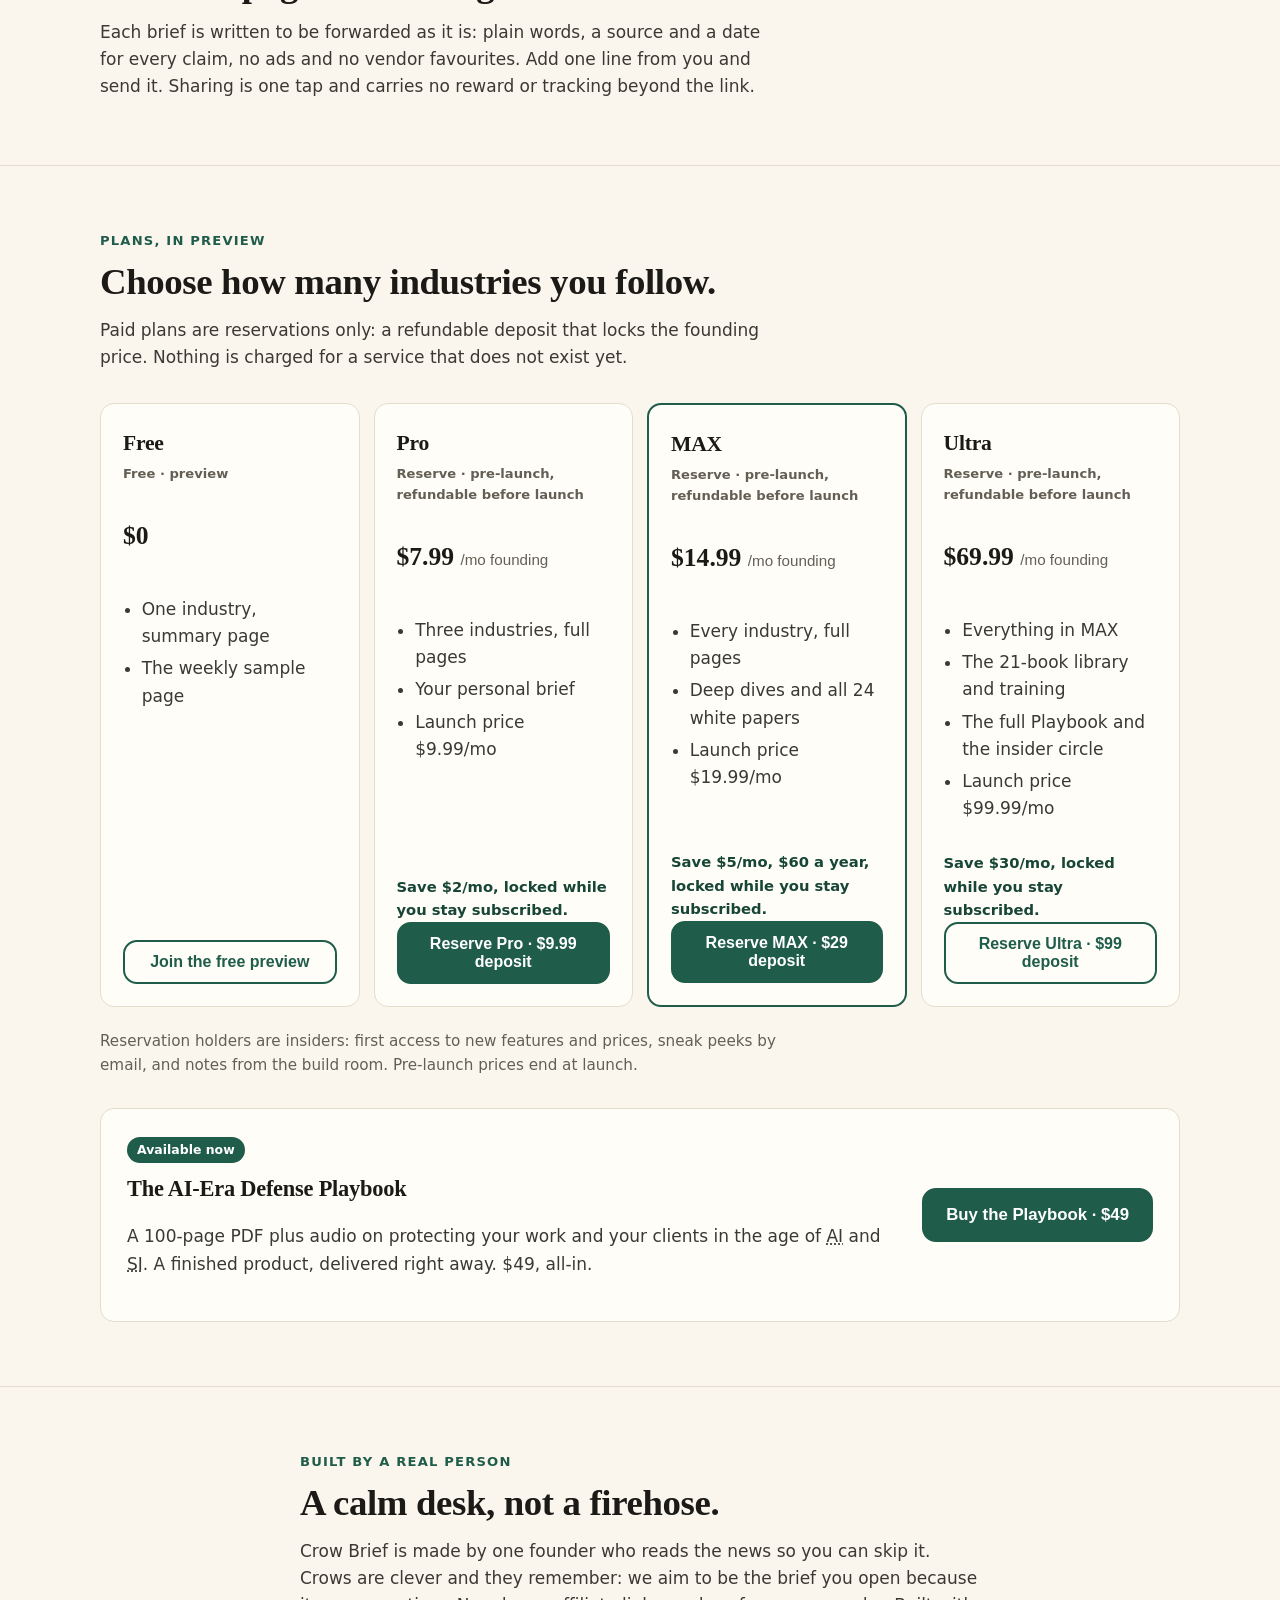
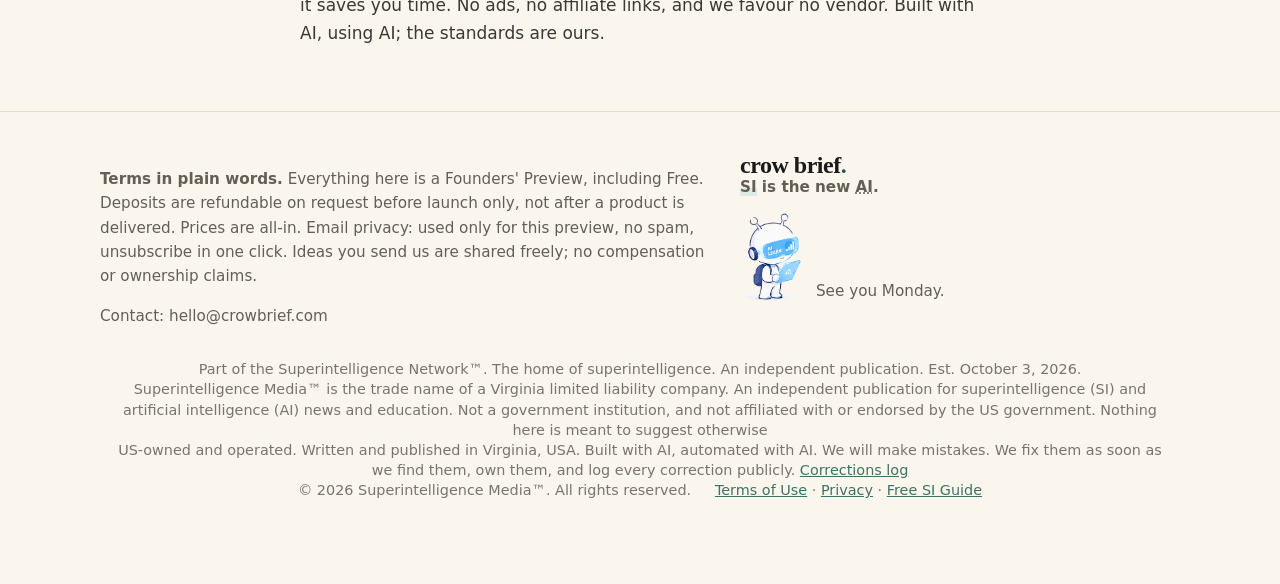
==== commit c8a7eb64: "Legal wordings A-E (approved 10-04) Co-Authored-By: Claude Sonnet 5.5 <noreply@anthropic.com>" ====
--- a/index.html
+++ b/index.html
@@ -63,7 +63,7 @@
       </div>
     </div>
   </div>
-  <p class="note">Superintelligence (SI) is the next generation of artificial intelligence (AI). The term comes from Executive Order 14434, "Inaugurating the Era of Super Intelligence", signed by President Donald J. Trump on September 29, 2026 (91 FR 63129). US federal agencies are directed to say "Super Intelligence" instead of "AI". A new name, not a claim that machines now outthink people. We are an independent publication, not the official source, and not affiliated with or endorsed by the US government. <a href="https://www.federalregister.gov/d/2026-20321" target="_blank" rel="noopener noreferrer">Source: Federal Register</a></p>
+  <p class="note">Superintelligence (SI) is the next generation of artificial intelligence (AI). The term comes from <a href="https://www.federalregister.gov/d/2026-20321" target="_blank" rel="noopener noreferrer" aria-label="Executive Order 14434 in the Federal Register (opens in a new tab)">Executive Order 14434</a>, “Inaugurating the Era of Super Intelligence”, signed by President Donald J. Trump on September 29, 2026 (91 FR 63129). We are an independent publication, not the official source, and not affiliated with or endorsed by the US government. US federal agencies are directed to say "Super Intelligence" instead of "AI". A new name, not a claim that machines now outthink people. <a href="https://www.federalregister.gov/d/2026-20321" target="_blank" rel="noopener noreferrer">Source: Federal Register</a></p>
 </div></section>
 
 <aside class="sg" id="si-guide" aria-labelledby="sg-h"><div class="sg-card"><div class="sg-txt"><h2 id="sg-h">The Superintelligence (SI) Guide</h2><p><b>Free.</b> What Superintelligence (SI) and Artificial Intelligence (AI) mean for you, in plain English.</p></div><a class="btn sg-btn" href="https://siagentsignal.com/si/">Get the free Guide</a></div></aside>
@@ -178,7 +178,7 @@
     <a class="brand" href="#top" aria-label="Crow Brief, back to top"><span class="brand-t"><b>crow brief<i>.</i></b><span class="tagline"><abbr class="si" title="superintelligence">SI</abbr> is the new <abbr title="artificial intelligence">AI</abbr>.</span></span></a>
     <div class="signoff"><img src="assets/alien-white.png" width="64" height="94" alt=""><span>See you Monday.</span></div>
   </div>
-</div><p class="trade-name"><span>Part of the Superintelligence Network™, the home of superintelligence. Est. October 3, 2026.</span> <span>Superintelligence Media™ is the trade name of a Virginia limited liability company. An independent publication for superintelligence (SI) and artificial intelligence (AI) news and education. Not a government institution, and not affiliated with or endorsed by the US government. Nothing here is meant to suggest otherwise</span> <span>© 2026 Superintelligence Media™. All rights reserved.</span> <span><a href="https://siagentsignal.com/terms.html" target="_blank" rel="noopener">Terms of Use</a> &middot; <a href="https://siagentsignal.com/privacy.html" target="_blank" rel="noopener">Privacy</a> &middot; <a href="https://siagentsignal.com/si/">Free SI Guide</a></span></p>
+</div><p class="trade-name"><span>Part of the Superintelligence Network™. The home of superintelligence. An independent publication. Est. October 3, 2026.</span> <span>Superintelligence Media™ is the trade name of a Virginia limited liability company. An independent publication for superintelligence (SI) and artificial intelligence (AI) news and education. Not a government institution, and not affiliated with or endorsed by the US government. Nothing here is meant to suggest otherwise</span> <span>US-owned and operated. Written and published in Virginia, USA. Built with AI, automated with AI. We will make mistakes. We fix them as soon as we find them, own them, and log every correction publicly. <a href="https://siagentsignal.com/corrections.html" target="_blank" rel="noopener">Corrections log</a></span> <span>© 2026 Superintelligence Media™. All rights reserved.</span> <span><a href="https://siagentsignal.com/terms.html" target="_blank" rel="noopener">Terms of Use</a> &middot; <a href="https://siagentsignal.com/privacy.html" target="_blank" rel="noopener">Privacy</a> &middot; <a href="https://siagentsignal.com/si/">Free SI Guide</a></span></p>
 </footer>
 
 <dialog id="dlg" aria-labelledby="dlg-h"><div class="dlg">
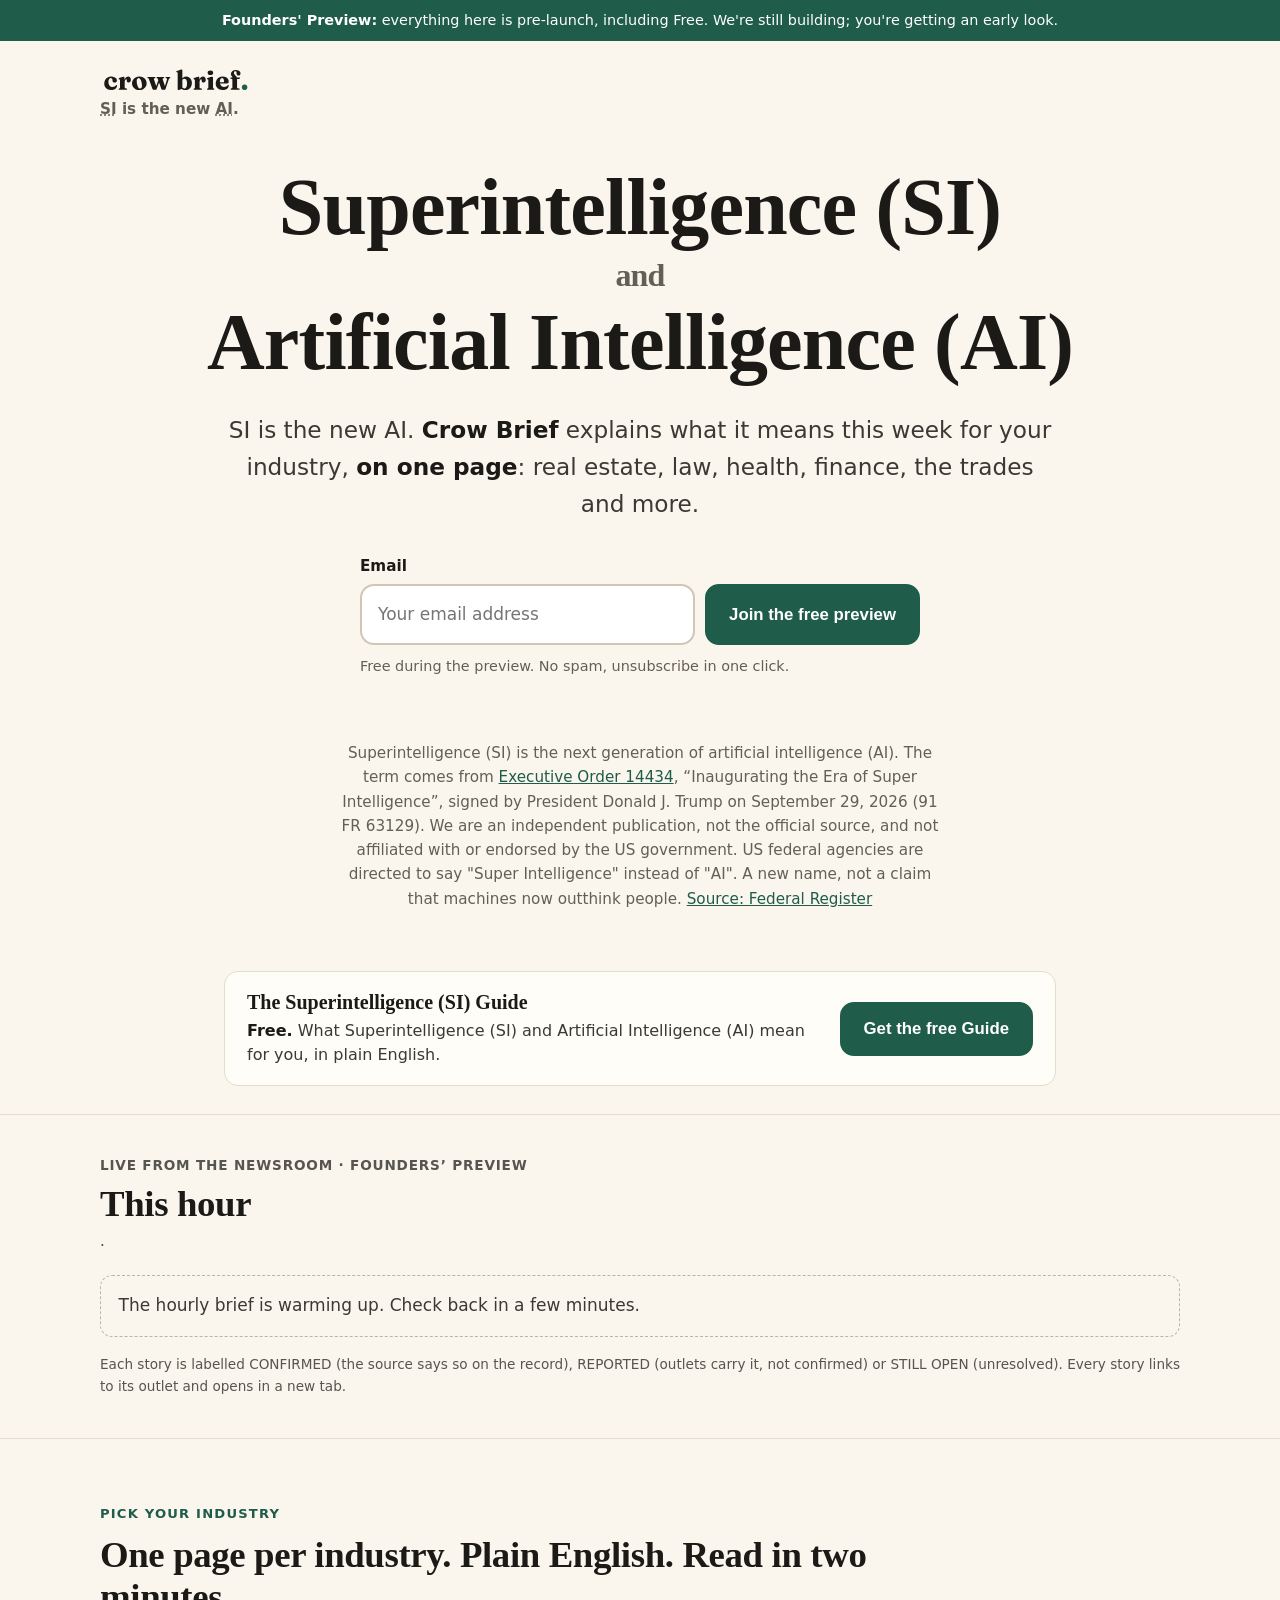
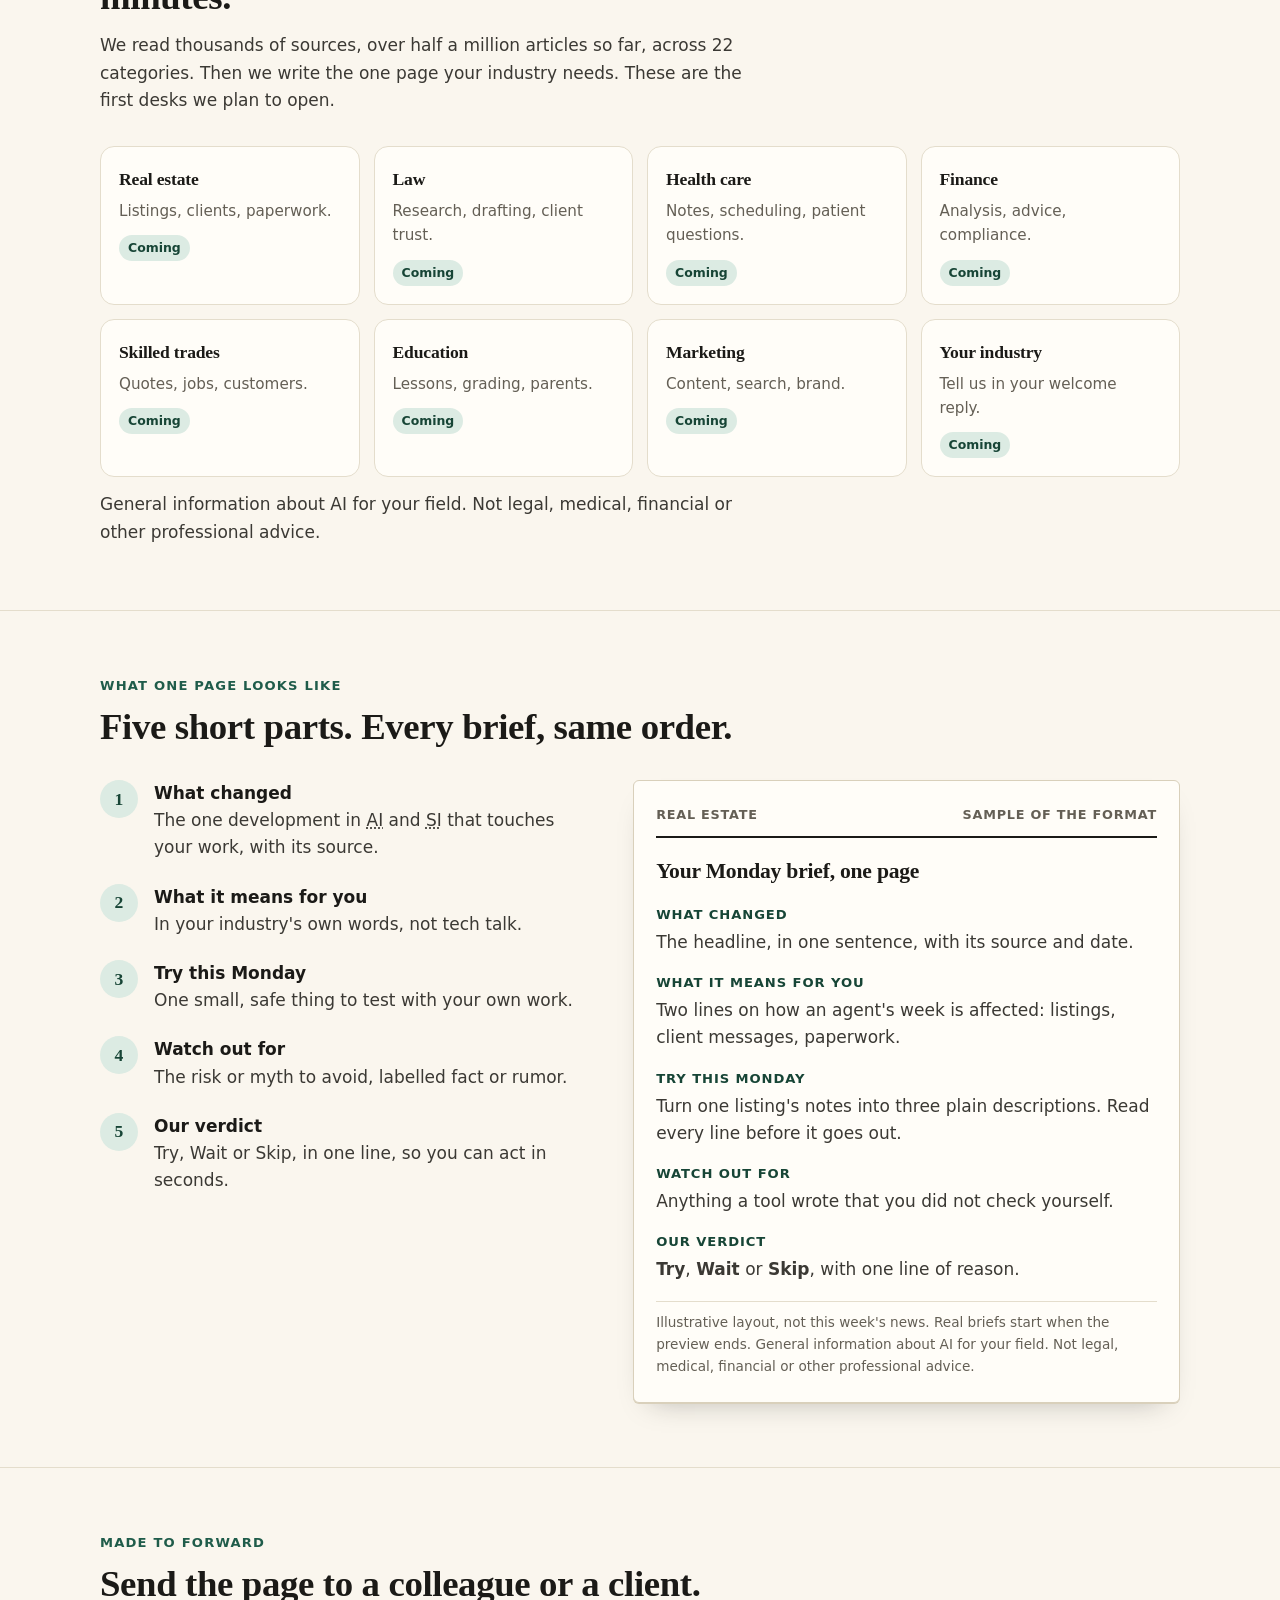
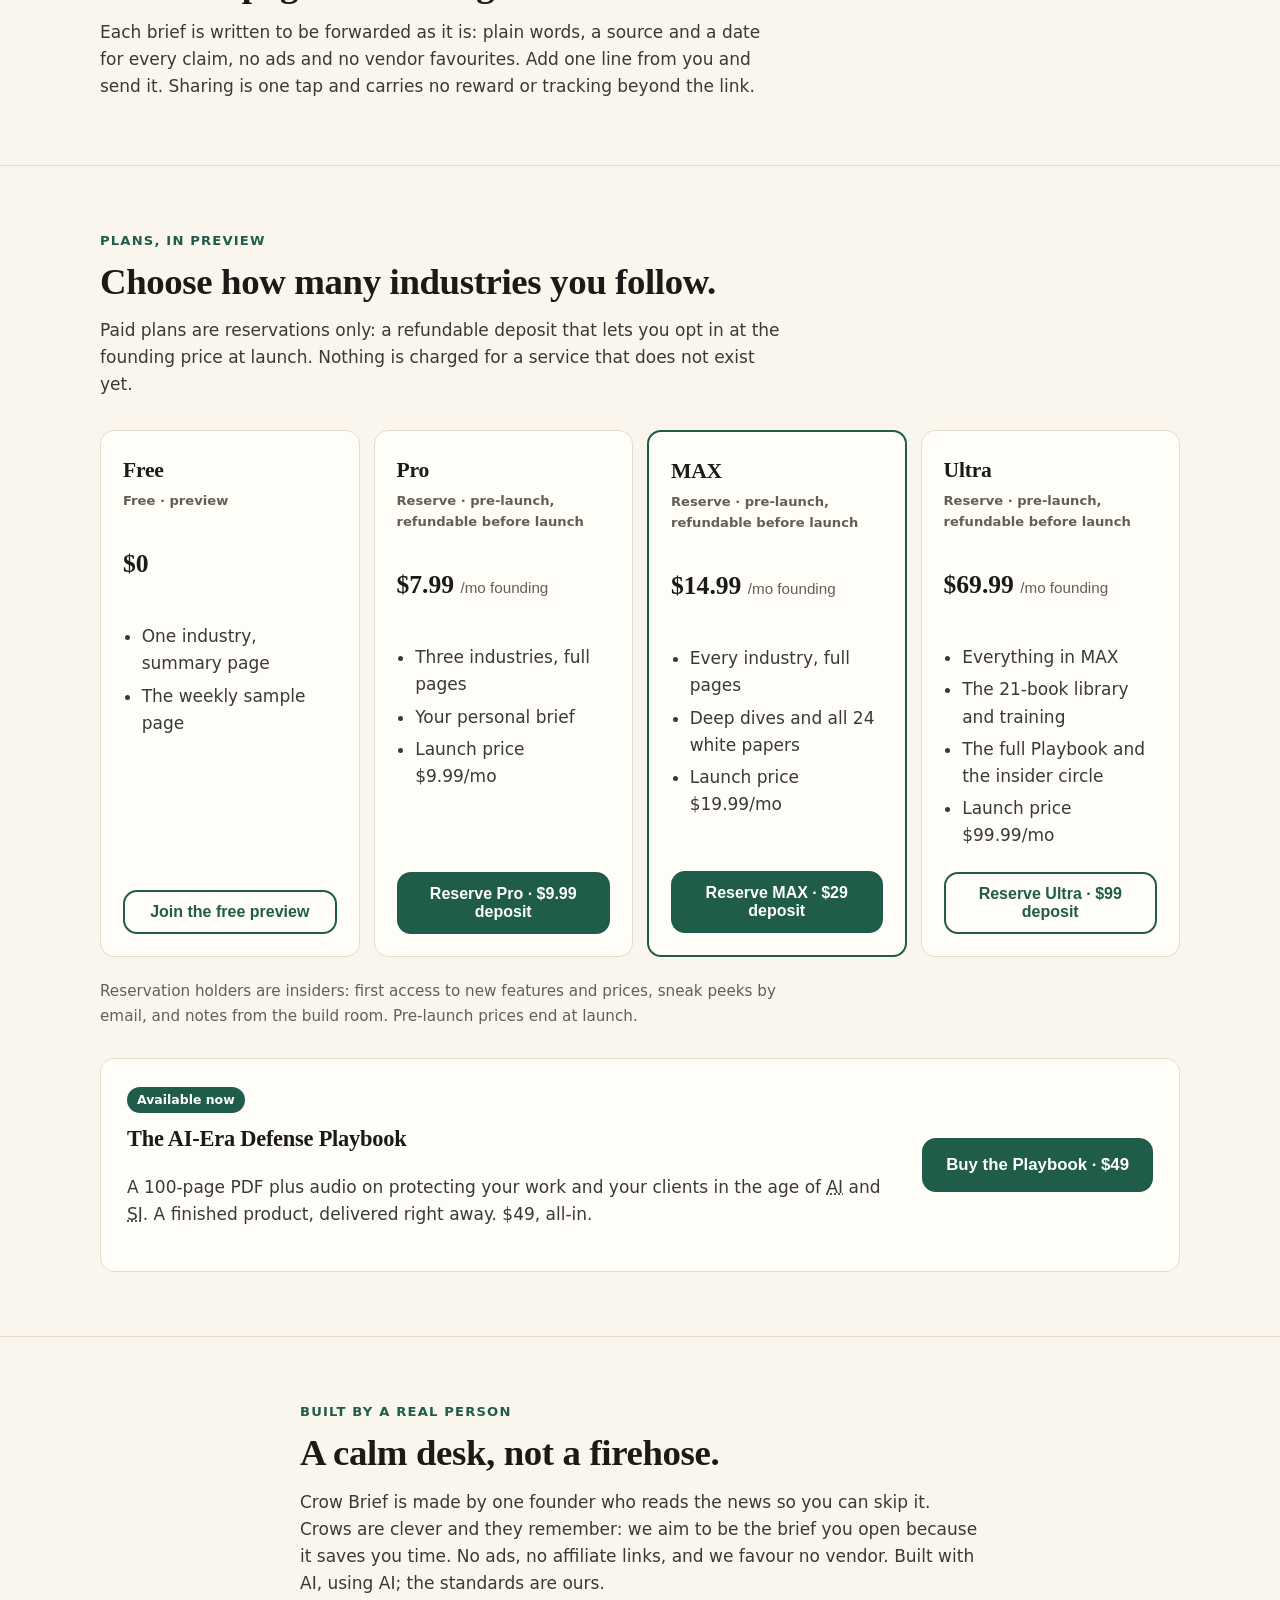
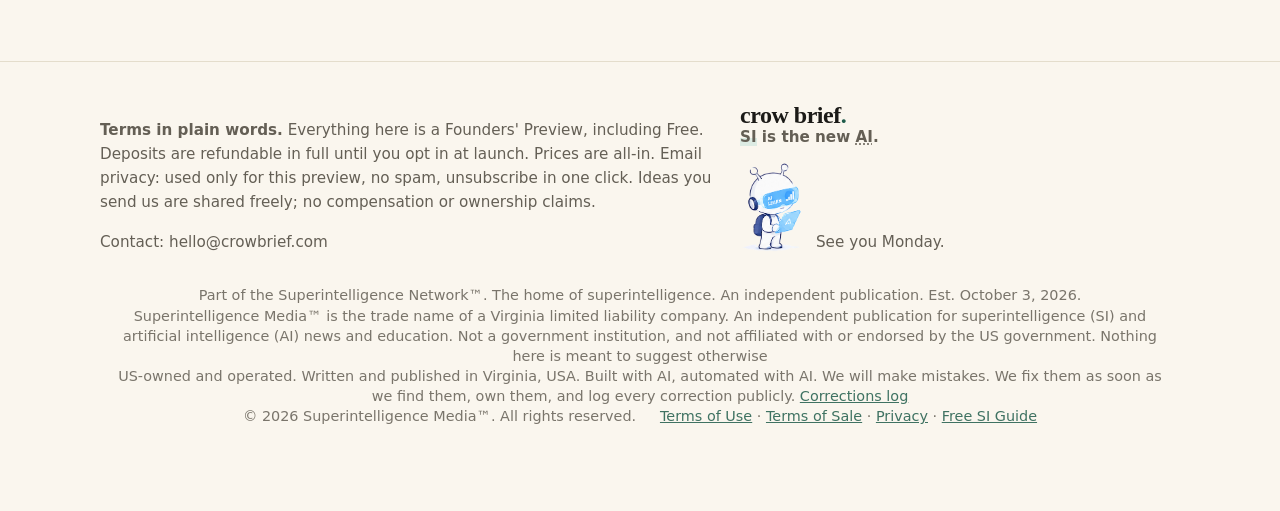
==== commit aa28e8c7: "Terms coverage: Buy/Reserve copy matches the Terms of Sale + footer link Board 13-189 / LEGAL-PUSH 2" ====
--- a/index.html
+++ b/index.html
@@ -135,30 +135,27 @@
 <section id="plans" aria-labelledby="pl-h"><div class="wrap">
   <p class="kick">Plans, in preview</p>
   <h2 id="pl-h">Choose how many industries you follow.</h2>
-  <p class="sub">Paid plans are reservations only: a refundable deposit that locks the founding price. Nothing is charged for a service that does not exist yet.</p>
+  <p class="sub">Paid plans are reservations only: a refundable deposit that lets you opt in at the founding price at launch. Nothing is charged for a service that does not exist yet.</p>
   <div class="plans">
     <article class="plan"><h3>Free</h3><p class="lbl">Free · preview</p><p class="pr">$0</p>
       <ul><li>One industry, summary page</li><li>The weekly sample page</li></ul>
       <a class="btn line sm" href="#top">Join the free preview</a></article>
     <article class="plan"><h3>Pro</h3><p class="lbl">Reserve · pre-launch, refundable before launch</p><p class="pr">$7.99 <small>/mo founding</small></p>
       <ul><li>Three industries, full pages</li><li>Your personal brief</li><li>Launch price $9.99/mo</li></ul>
-      <p class="save">Save $2/mo, locked while you stay subscribed.</p>
-      <button class="btn sm" type="button" data-dlg data-title="Reserve Pro" data-price="$9.99 refundable deposit" data-pay="Reserve for $9.99" data-line="Locks $7.99/mo instead of $9.99/mo. Refundable on request before launch only. Credited to your first bill at launch. The price shown is the price you pay at checkout.">Reserve Pro · $9.99 deposit</button></article>
+      <button data-pay-url="https://buy.stripe.com/3cI9ASfpb64e4qc3sW8Vi0w?client_reference_id=crowbrief-com" class="btn sm" type="button" data-dlg data-title="Reserve Pro" data-price="$9.99 refundable deposit" data-pay="Reserve for $9.99" data-line="Founding price $7.99/mo instead of $9.99/mo, if you opt in at launch. Refundable in full until you opt in. If you opt in, your deposit counts toward your first payment. The price shown is the price you pay at checkout.">Reserve Pro · $9.99 deposit</button></article>
     <article class="plan hero-plan"><h3>MAX</h3><p class="lbl">Reserve · pre-launch, refundable before launch</p><p class="pr">$14.99 <small>/mo founding</small></p>
       <ul><li>Every industry, full pages</li><li>Deep dives and all 24 white papers</li><li>Launch price $19.99/mo</li></ul>
-      <p class="save">Save $5/mo, $60 a year, locked while you stay subscribed.</p>
-      <button class="btn sm" type="button" data-dlg data-title="Reserve MAX" data-price="$29 refundable deposit" data-pay="Reserve for $29" data-line="Locks $14.99/mo instead of $19.99/mo. Refundable on request before launch only. Credited to your first bill at launch. The price shown is the price you pay at checkout.">Reserve MAX · $29 deposit</button></article>
+      <button data-pay-url="https://buy.stripe.com/4gMbJ0dh3gISaOA1kO8Vi0x?client_reference_id=crowbrief-com" class="btn sm" type="button" data-dlg data-title="Reserve MAX" data-price="$29 refundable deposit" data-pay="Reserve for $29" data-line="Founding price $14.99/mo instead of $19.99/mo, if you opt in at launch. Refundable in full until you opt in. If you opt in, your deposit counts toward your first payment. The price shown is the price you pay at checkout.">Reserve MAX · $29 deposit</button></article>
     <article class="plan"><h3>Ultra</h3><p class="lbl">Reserve · pre-launch, refundable before launch</p><p class="pr">$69.99 <small>/mo founding</small></p>
       <ul><li>Everything in MAX</li><li>The 21-book library and training</li><li>The full Playbook and the insider circle</li><li>Launch price $99.99/mo</li></ul>
-      <p class="save">Save $30/mo, locked while you stay subscribed.</p>
-      <button class="btn line sm" type="button" data-dlg data-title="Reserve Ultra" data-price="$99 refundable deposit" data-pay="Reserve for $99" data-line="Locks $69.99/mo instead of $99.99/mo. Refundable on request before launch only. Credited to your first bill at launch. The price shown is the price you pay at checkout.">Reserve Ultra · $99 deposit</button></article>
+      <button data-pay-url="https://buy.stripe.com/4gMfZggtf8cme0Me7A8Vi0y?client_reference_id=crowbrief-com" class="btn line sm" type="button" data-dlg data-title="Reserve Ultra" data-price="$99 refundable deposit" data-pay="Reserve for $99" data-line="Founding price $69.99/mo instead of $99.99/mo, if you opt in at launch. Refundable in full until you opt in. If you opt in, your deposit counts toward your first payment. The price shown is the price you pay at checkout.">Reserve Ultra · $99 deposit</button></article>
   </div>
   <p class="terms">Reservation holders are insiders: first access to new features and prices, sneak peeks by email, and notes from the build room. Pre-launch prices end at launch.</p>
 
   <div class="shop" aria-labelledby="pb-h">
     <div><span class="tagn">Available now</span><h3 id="pb-h">The AI-Era Defense Playbook</h3>
       <p>A 100-page PDF plus audio on protecting your work and your clients in the age of <abbr title="artificial intelligence">AI</abbr> and <abbr title="superintelligence">SI</abbr>. A finished product, delivered right away. $49, all-in.</p></div>
-    <button class="btn" type="button" data-dlg data-title="Buy the AI-Era Defense Playbook" data-price="$49, one-time, all-in" data-pay="Buy for $49" data-line="A finished digital product, delivered right away. See the terms below before you pay.">Buy the Playbook · $49</button>
+    <button data-pay-url="https://buy.stripe.com/eVqcN45OB50a1e07Jc8Vi0v?client_reference_id=crowbrief-com" class="btn" type="button" data-dlg data-title="Buy the AI-Era Defense Playbook" data-price="$49, one-time, all-in" data-pay="Buy for $49" data-line="A digital download: we email the link after payment, usually within minutes. If it fails or is not as described, write within 14 days for a fix or a full refund.">Buy the Playbook · $49</button>
   </div>
 </div></section>
 
@@ -171,14 +168,14 @@
 
 <footer id="terms"><div class="wrap foot">
   <div>
-    <p><b>Terms in plain words.</b> Everything here is a Founders' Preview, including Free. Deposits are refundable on request before launch only, not after a product is delivered. Prices are all-in. Email privacy: used only for this preview, no spam, unsubscribe in one click. Ideas you send us are shared freely; no compensation or ownership claims.</p>
+    <p><b>Terms in plain words.</b> Everything here is a Founders' Preview, including Free. Deposits are refundable in full until you opt in at launch. Prices are all-in. Email privacy: used only for this preview, no spam, unsubscribe in one click. Ideas you send us are shared freely; no compensation or ownership claims.</p>
     <p>Contact: hello@crowbrief.com</p>
   </div>
   <div>
     <a class="brand" href="#top" aria-label="Crow Brief, back to top"><span class="brand-t"><b>crow brief<i>.</i></b><span class="tagline"><abbr class="si" title="superintelligence">SI</abbr> is the new <abbr title="artificial intelligence">AI</abbr>.</span></span></a>
     <div class="signoff"><img src="assets/alien-white.png" width="64" height="94" alt=""><span>See you Monday.</span></div>
   </div>
-</div><p class="trade-name"><span>Part of the Superintelligence Network™. The home of superintelligence. An independent publication. Est. October 3, 2026.</span> <span>Superintelligence Media™ is the trade name of a Virginia limited liability company. An independent publication for superintelligence (SI) and artificial intelligence (AI) news and education. Not a government institution, and not affiliated with or endorsed by the US government. Nothing here is meant to suggest otherwise</span> <span>US-owned and operated. Written and published in Virginia, USA. Built with AI, automated with AI. We will make mistakes. We fix them as soon as we find them, own them, and log every correction publicly. <a href="https://siagentsignal.com/corrections.html" target="_blank" rel="noopener">Corrections log</a></span> <span>© 2026 Superintelligence Media™. All rights reserved.</span> <span><a href="https://siagentsignal.com/terms.html" target="_blank" rel="noopener">Terms of Use</a> &middot; <a href="https://siagentsignal.com/privacy.html" target="_blank" rel="noopener">Privacy</a> &middot; <a href="https://siagentsignal.com/si/">Free SI Guide</a></span></p>
+</div><p class="trade-name"><span>Part of the Superintelligence Network™. The home of superintelligence. An independent publication. Est. October 3, 2026.</span> <span>Superintelligence Media™ is the trade name of a Virginia limited liability company. An independent publication for superintelligence (SI) and artificial intelligence (AI) news and education. Not a government institution, and not affiliated with or endorsed by the US government. Nothing here is meant to suggest otherwise</span> <span>US-owned and operated. Written and published in Virginia, USA. Built with AI, automated with AI. We will make mistakes. We fix them as soon as we find them, own them, and log every correction publicly. <a href="https://siagentsignal.com/corrections.html" target="_blank" rel="noopener">Corrections log</a></span> <span>© 2026 Superintelligence Media™. All rights reserved.</span> <span><a href="https://siagentsignal.com/terms.html" target="_blank" rel="noopener">Terms of Use</a> &middot; <a href="https://siagentsignal.com/terms-of-sale.html" target="_blank" rel="noopener">Terms of Sale</a> &middot; <a href="https://siagentsignal.com/privacy.html" target="_blank" rel="noopener">Privacy</a> &middot; <a href="https://siagentsignal.com/si/">Free SI Guide</a></span></p>
 </footer>
 
 <dialog id="dlg" aria-labelledby="dlg-h"><div class="dlg">
@@ -186,7 +183,7 @@
   <p class="p" id="dlg-price"></p>
   <p id="dlg-line"></p>
   <button class="btn" type="button" id="dlg-pay">Reserve</button>
-  <p class="fine">Secure checkout by Stripe. Apple Pay, Google Pay and Link come before card entry.</p>
+  <p class="fine">Secure checkout by Stripe. Apple Pay, Google Pay and Link come before card entry. See the <a href="https://siagentsignal.com/terms-of-sale.html" target="_blank" rel="noopener">Terms of Sale</a>.</p>
   <p class="status" id="dlg-status" aria-live="polite"></p>
   <button class="notnow" type="button" id="dlg-close">Not now</button>
 </div></dialog>
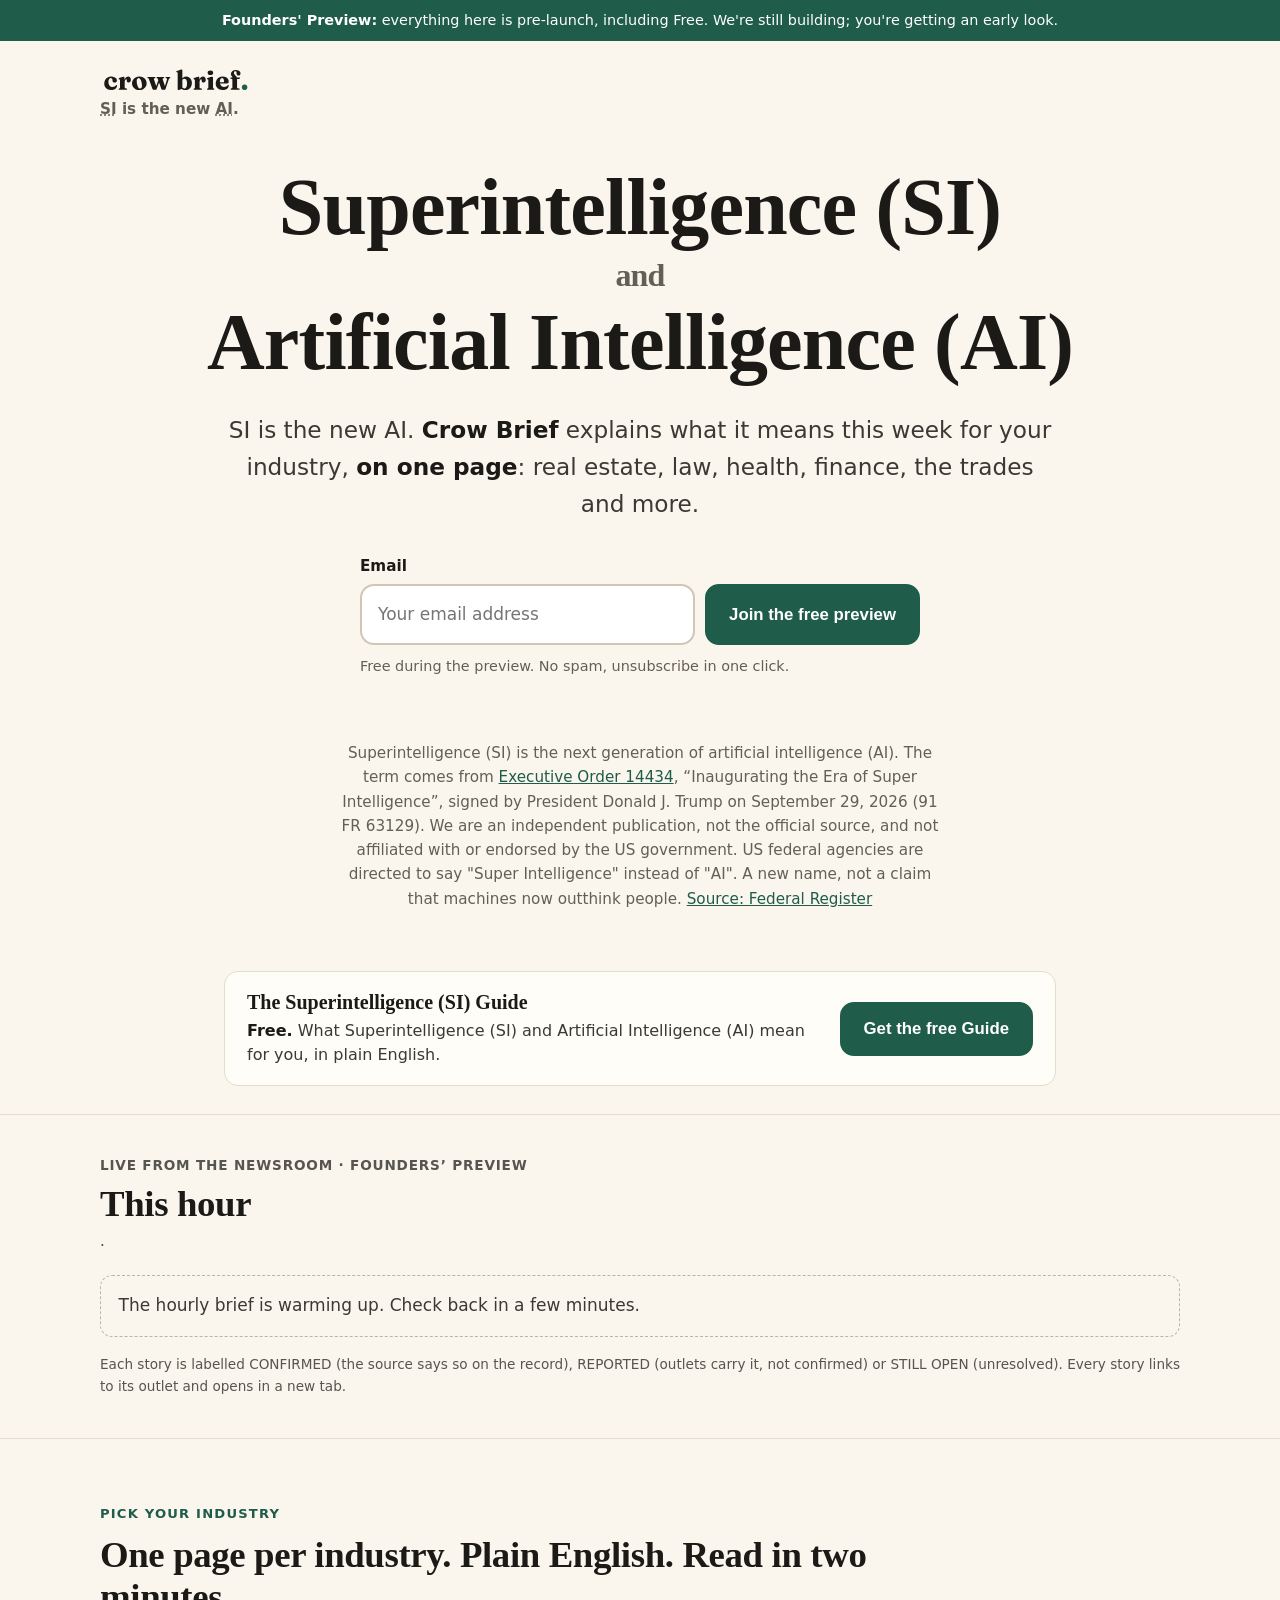
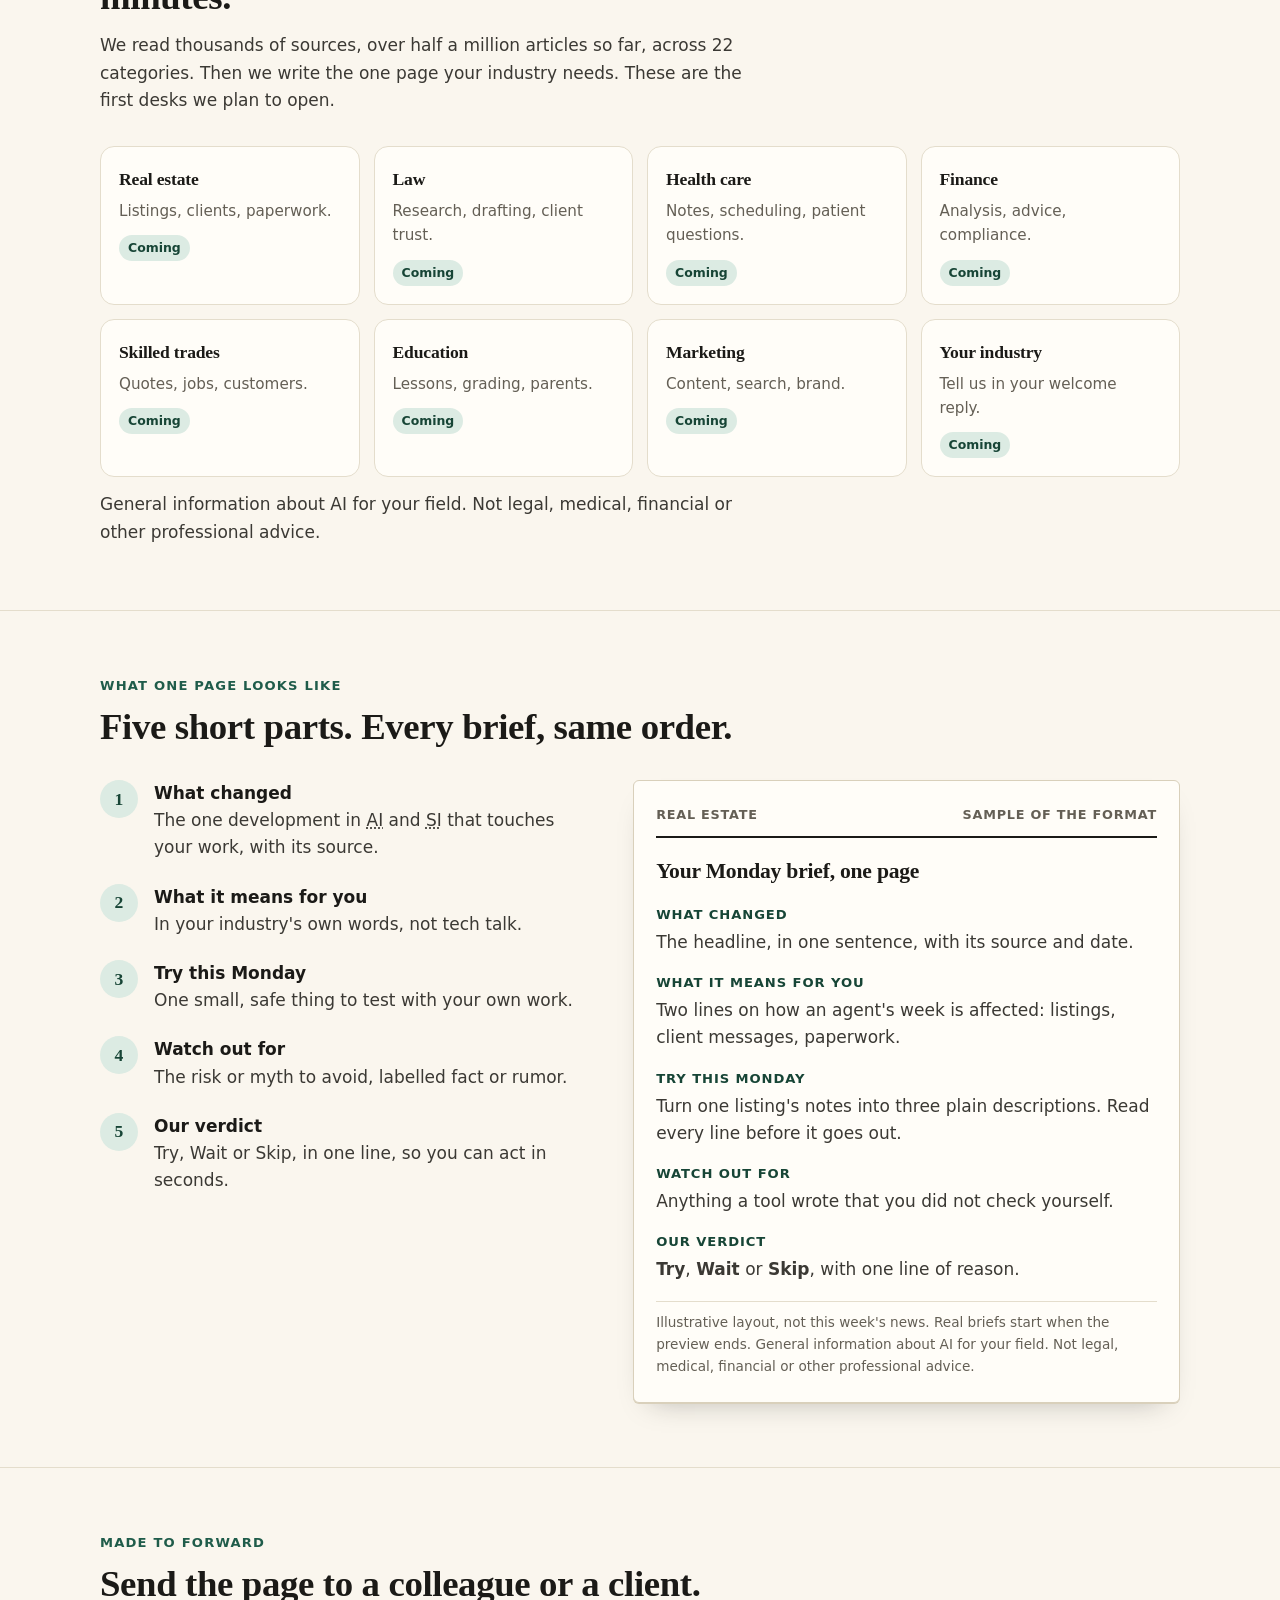
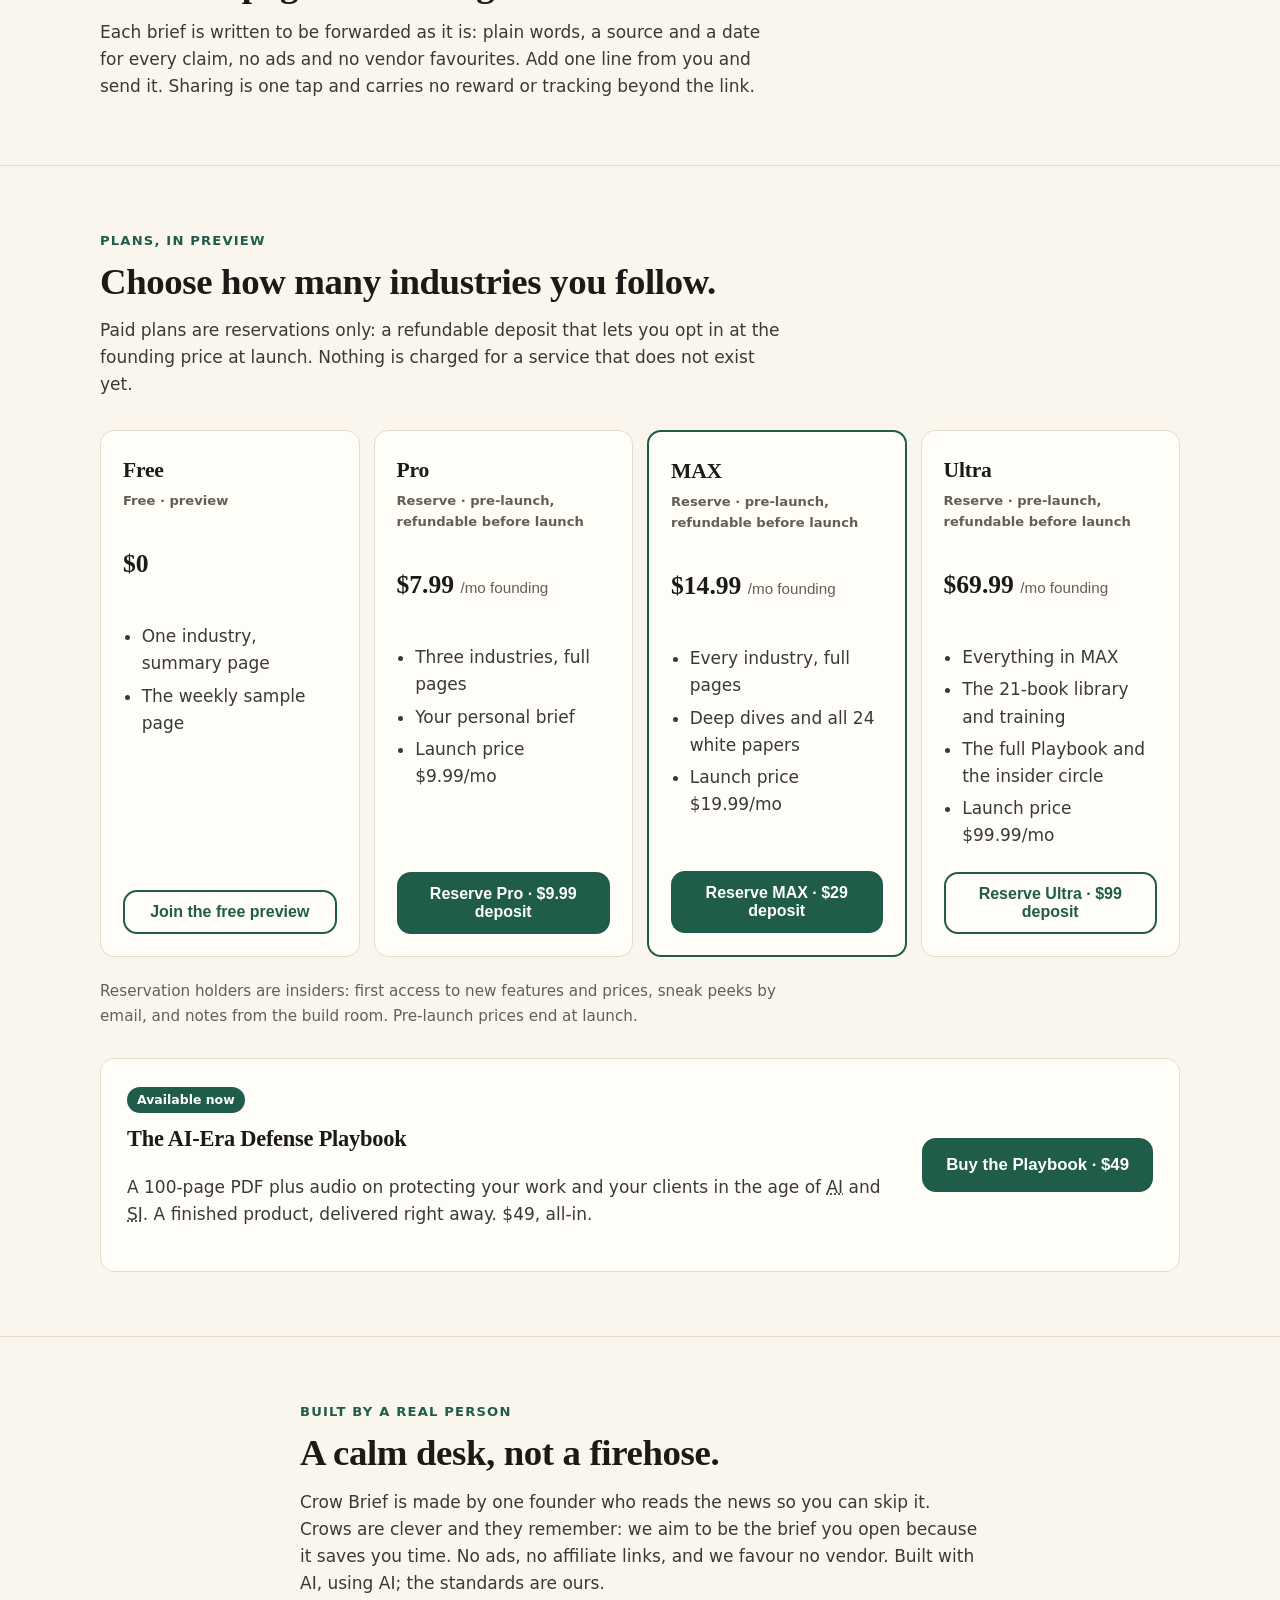
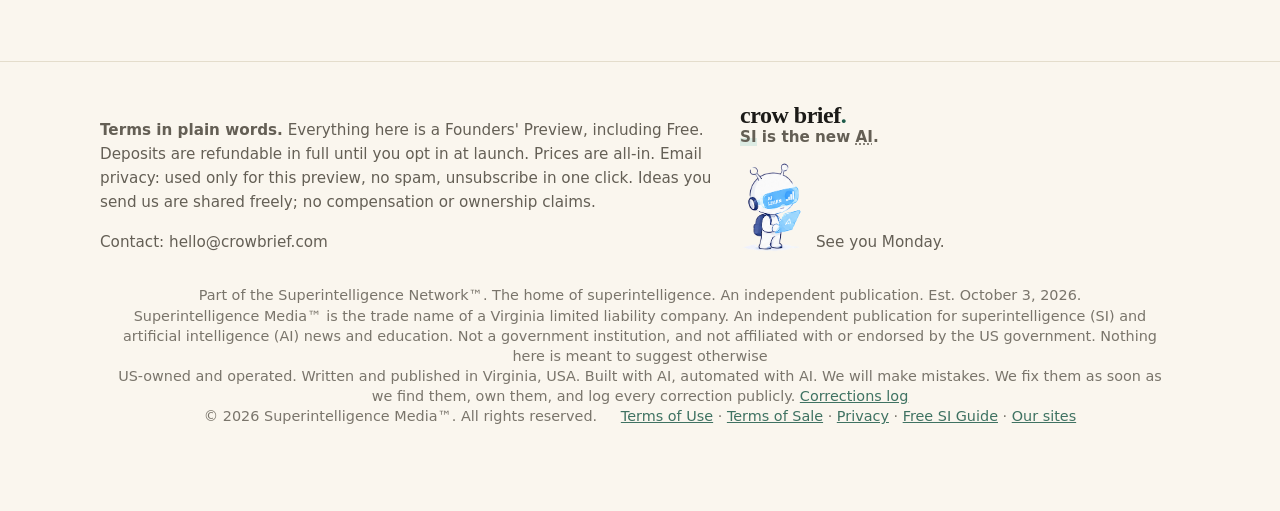
==== commit fb794a2b: "SEO: IndexNow key, full sitemap with lastmod, JSON-LD where missing, "Our sites" hub link Search is " ====
--- a/index.html
+++ b/index.html
@@ -175,7 +175,7 @@
     <a class="brand" href="#top" aria-label="Crow Brief, back to top"><span class="brand-t"><b>crow brief<i>.</i></b><span class="tagline"><abbr class="si" title="superintelligence">SI</abbr> is the new <abbr title="artificial intelligence">AI</abbr>.</span></span></a>
     <div class="signoff"><img src="assets/alien-white.png" width="64" height="94" alt=""><span>See you Monday.</span></div>
   </div>
-</div><p class="trade-name"><span>Part of the Superintelligence Network™. The home of superintelligence. An independent publication. Est. October 3, 2026.</span> <span>Superintelligence Media™ is the trade name of a Virginia limited liability company. An independent publication for superintelligence (SI) and artificial intelligence (AI) news and education. Not a government institution, and not affiliated with or endorsed by the US government. Nothing here is meant to suggest otherwise</span> <span>US-owned and operated. Written and published in Virginia, USA. Built with AI, automated with AI. We will make mistakes. We fix them as soon as we find them, own them, and log every correction publicly. <a href="https://siagentsignal.com/corrections.html" target="_blank" rel="noopener">Corrections log</a></span> <span>© 2026 Superintelligence Media™. All rights reserved.</span> <span><a href="https://siagentsignal.com/terms.html" target="_blank" rel="noopener">Terms of Use</a> &middot; <a href="https://siagentsignal.com/terms-of-sale.html" target="_blank" rel="noopener">Terms of Sale</a> &middot; <a href="https://siagentsignal.com/privacy.html" target="_blank" rel="noopener">Privacy</a> &middot; <a href="https://siagentsignal.com/si/">Free SI Guide</a></span></p>
+</div><p class="trade-name"><span>Part of the Superintelligence Network™. The home of superintelligence. An independent publication. Est. October 3, 2026.</span> <span>Superintelligence Media™ is the trade name of a Virginia limited liability company. An independent publication for superintelligence (SI) and artificial intelligence (AI) news and education. Not a government institution, and not affiliated with or endorsed by the US government. Nothing here is meant to suggest otherwise</span> <span>US-owned and operated. Written and published in Virginia, USA. Built with AI, automated with AI. We will make mistakes. We fix them as soon as we find them, own them, and log every correction publicly. <a href="https://siagentsignal.com/corrections.html" target="_blank" rel="noopener">Corrections log</a></span> <span>© 2026 Superintelligence Media™. All rights reserved.</span> <span><a href="https://siagentsignal.com/terms.html" target="_blank" rel="noopener">Terms of Use</a> &middot; <a href="https://siagentsignal.com/terms-of-sale.html" target="_blank" rel="noopener">Terms of Sale</a> &middot; <a href="https://siagentsignal.com/privacy.html" target="_blank" rel="noopener">Privacy</a> &middot; <a href="https://siagentsignal.com/si/">Free SI Guide</a> &middot; <a href="https://siagentsignal.com/network.html">Our sites</a></span></p>
 </footer>
 
 <dialog id="dlg" aria-labelledby="dlg-h"><div class="dlg">
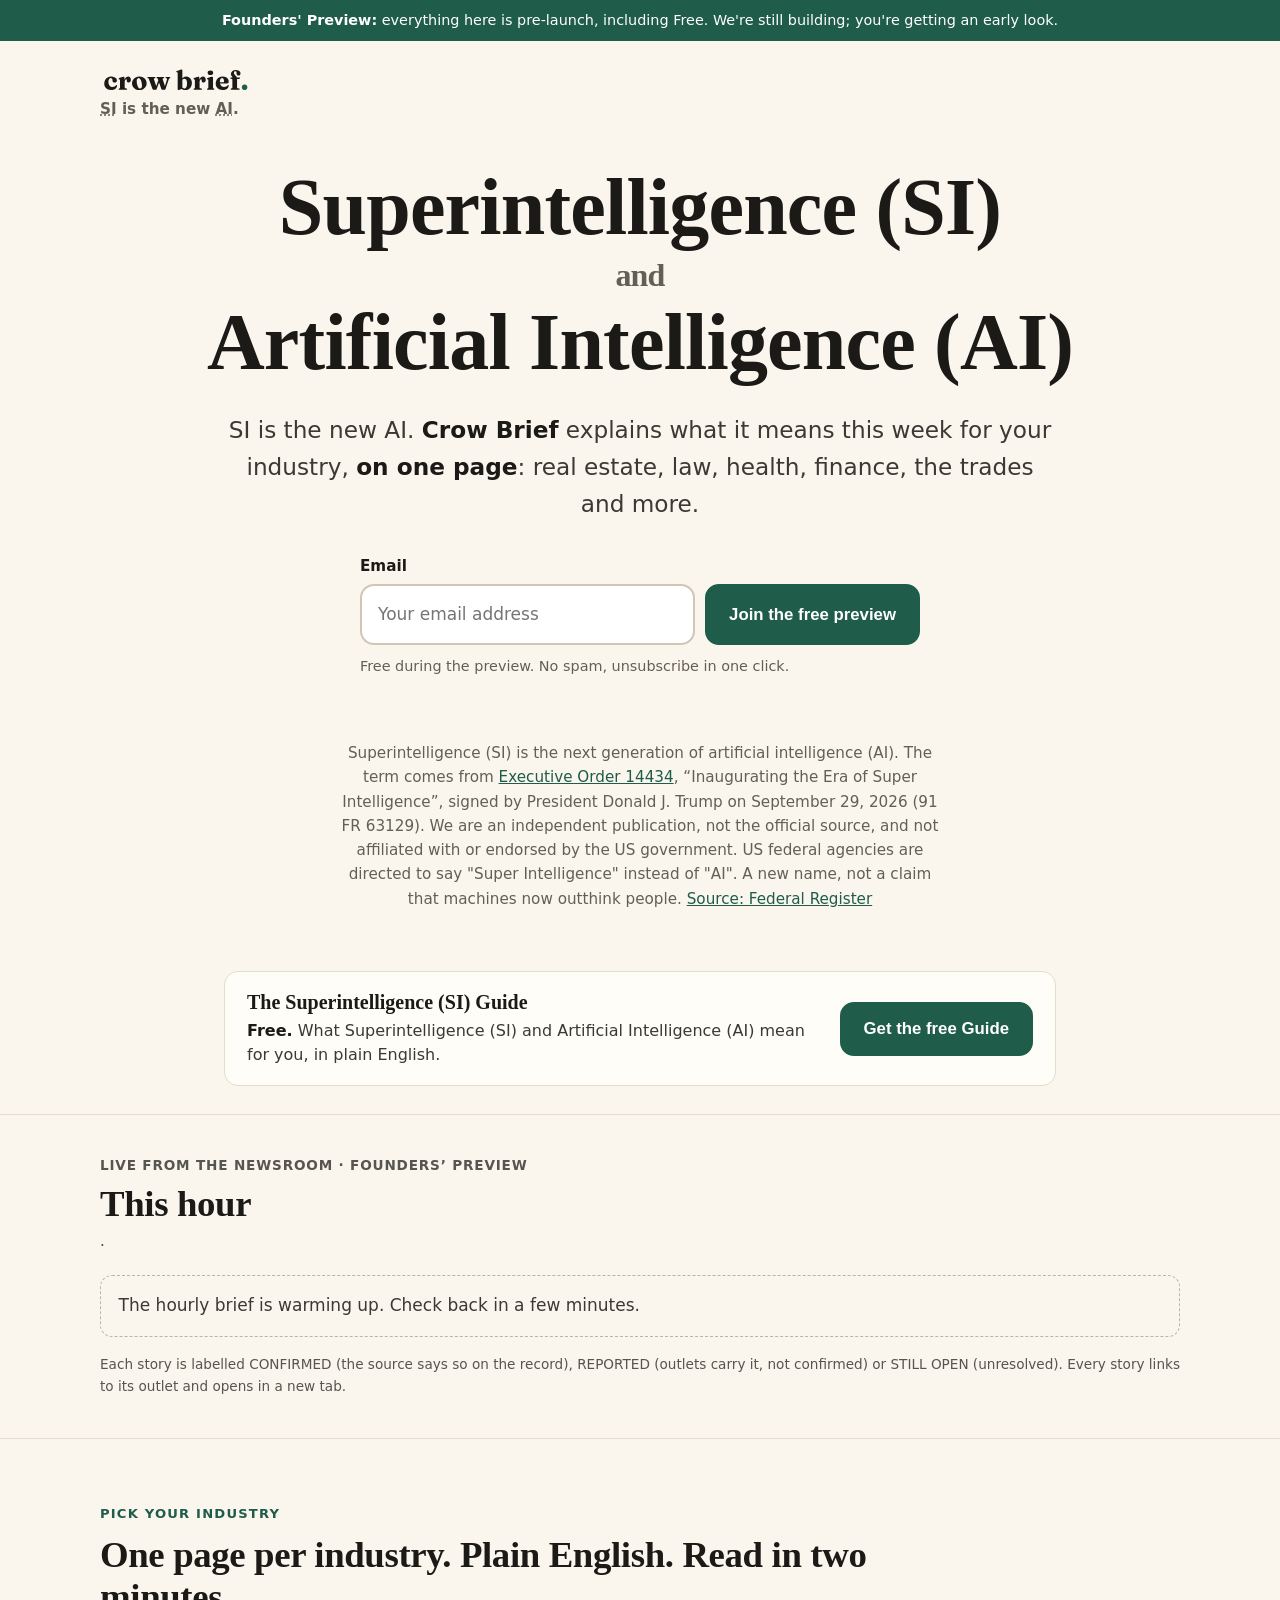
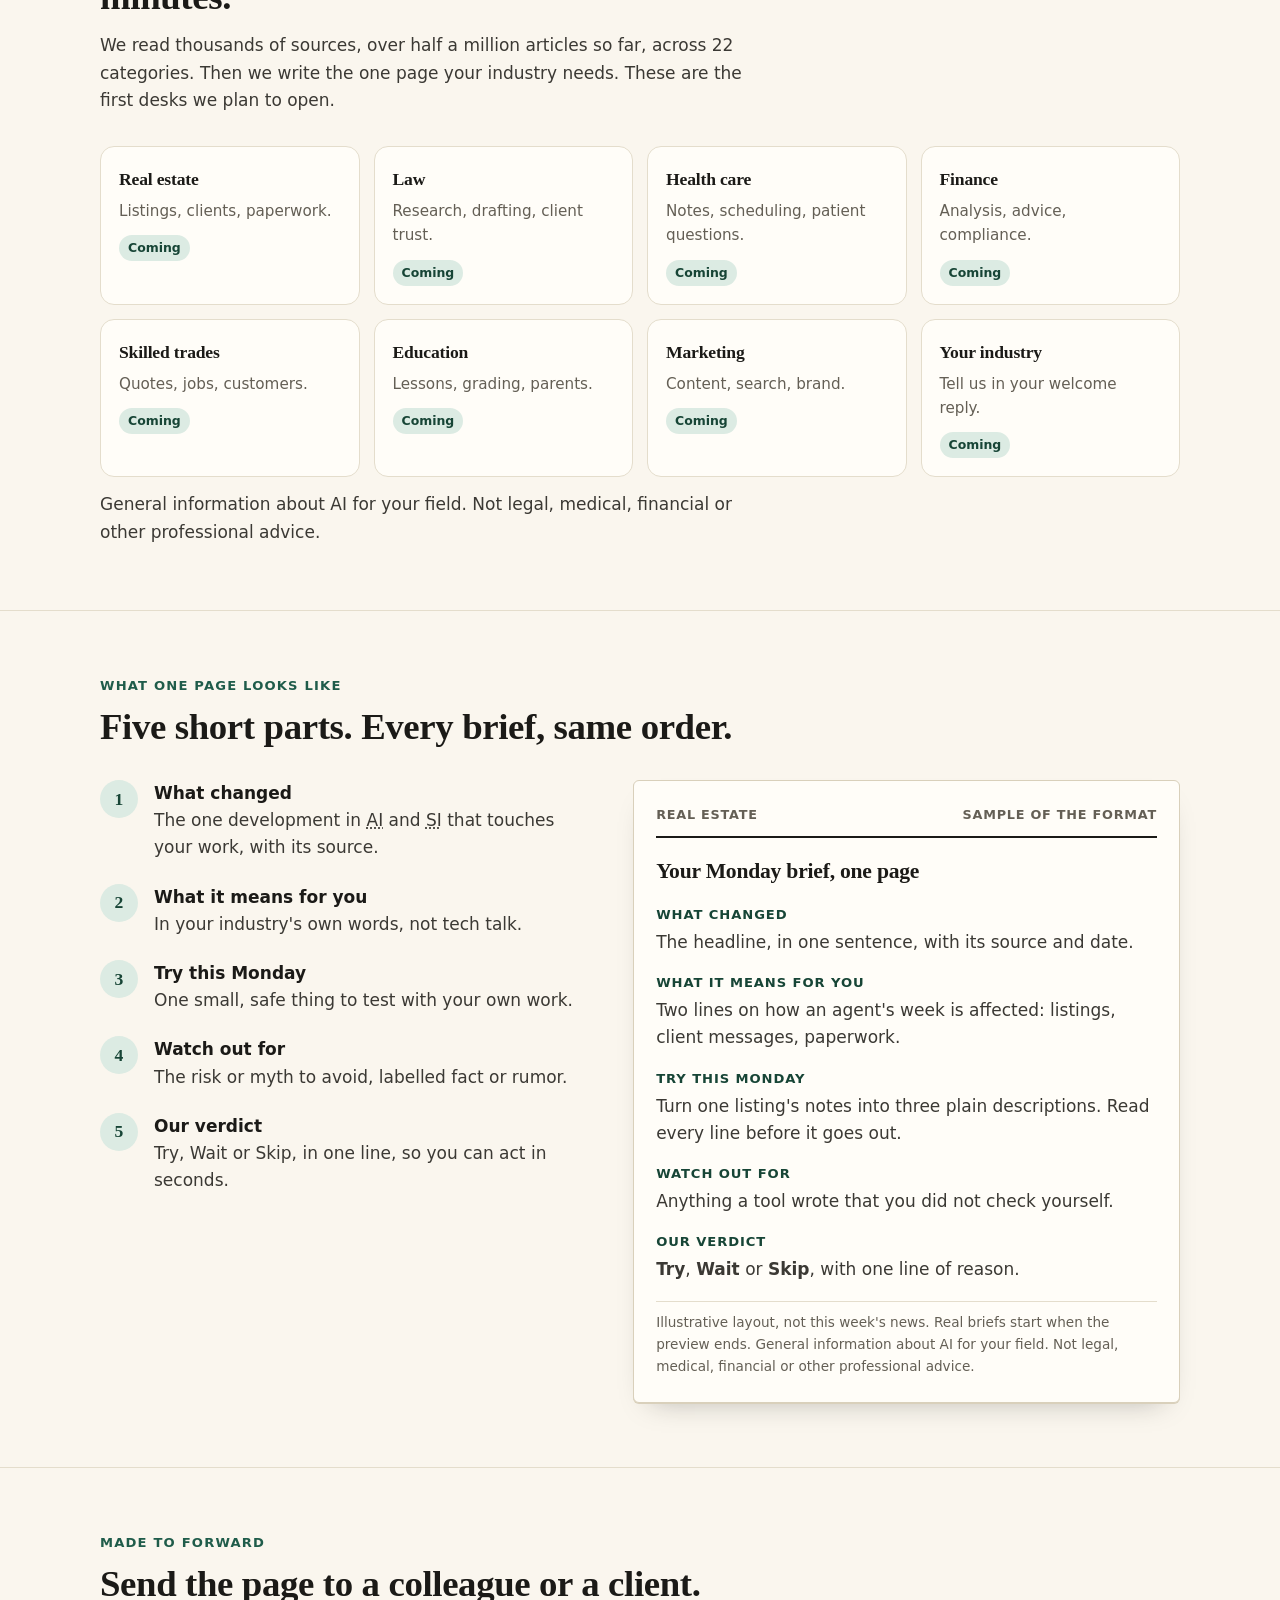
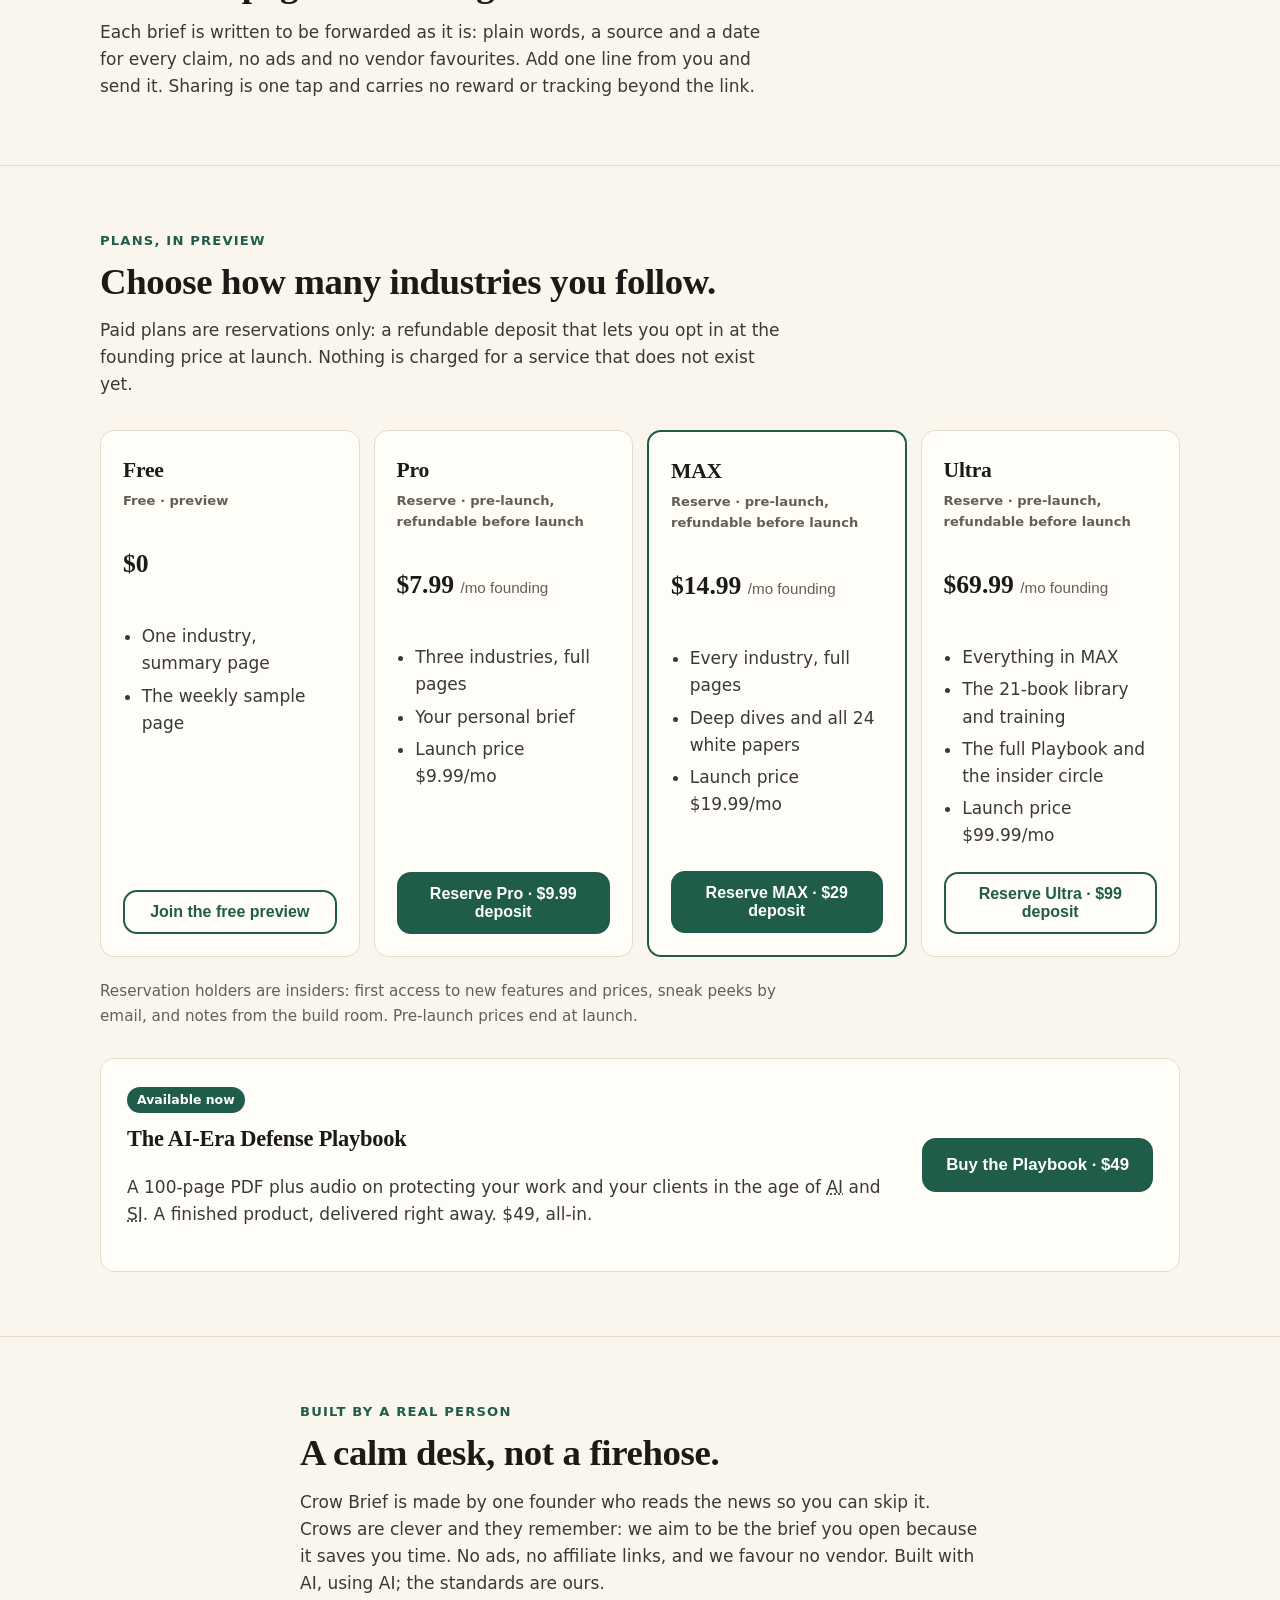
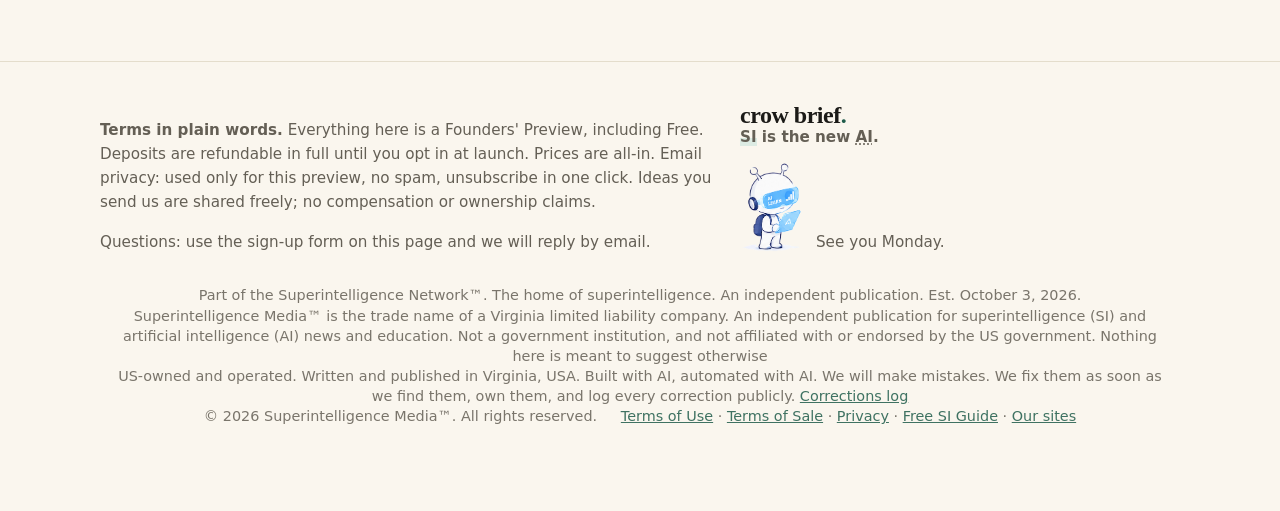
==== commit cbe0a034: "Phoenix anti-spam sweep: remove exposed contact email from public page Co-Authored-By: Claude Opus 5" ====
--- a/index.html
+++ b/index.html
@@ -169,13 +169,14 @@
 <footer id="terms"><div class="wrap foot">
   <div>
     <p><b>Terms in plain words.</b> Everything here is a Founders' Preview, including Free. Deposits are refundable in full until you opt in at launch. Prices are all-in. Email privacy: used only for this preview, no spam, unsubscribe in one click. Ideas you send us are shared freely; no compensation or ownership claims.</p>
-    <p>Contact: hello@crowbrief.com</p>
+    <p>Questions: use the sign-up form on this page and we will reply by email.</p>
   </div>
   <div>
     <a class="brand" href="#top" aria-label="Crow Brief, back to top"><span class="brand-t"><b>crow brief<i>.</i></b><span class="tagline"><abbr class="si" title="superintelligence">SI</abbr> is the new <abbr title="artificial intelligence">AI</abbr>.</span></span></a>
     <div class="signoff"><img src="assets/alien-white.png" width="64" height="94" alt=""><span>See you Monday.</span></div>
   </div>
 </div><p class="trade-name"><span>Part of the Superintelligence Network™. The home of superintelligence. An independent publication. Est. October 3, 2026.</span> <span>Superintelligence Media™ is the trade name of a Virginia limited liability company. An independent publication for superintelligence (SI) and artificial intelligence (AI) news and education. Not a government institution, and not affiliated with or endorsed by the US government. Nothing here is meant to suggest otherwise</span> <span>US-owned and operated. Written and published in Virginia, USA. Built with AI, automated with AI. We will make mistakes. We fix them as soon as we find them, own them, and log every correction publicly. <a href="https://siagentsignal.com/corrections.html" target="_blank" rel="noopener">Corrections log</a></span> <span>© 2026 Superintelligence Media™. All rights reserved.</span> <span><a href="https://siagentsignal.com/terms.html" target="_blank" rel="noopener">Terms of Use</a> &middot; <a href="https://siagentsignal.com/terms-of-sale.html" target="_blank" rel="noopener">Terms of Sale</a> &middot; <a href="https://siagentsignal.com/privacy.html" target="_blank" rel="noopener">Privacy</a> &middot; <a href="https://siagentsignal.com/si/">Free SI Guide</a> &middot; <a href="https://siagentsignal.com/network.html">Our sites</a></span></p>
+<!-- hours-saved:start --><div data-hours-saved="footer"></div><!-- hours-saved:end -->
 </footer>
 
 <dialog id="dlg" aria-labelledby="dlg-h"><div class="dlg">
@@ -188,5 +189,6 @@
   <button class="notnow" type="button" id="dlg-close">Not now</button>
 </div></dialog>
 <script src="assets/feed.js" defer></script>
+<script src="assets/counter.js?v=ae956345" defer></script><!-- hours-saved:script -->
 </body>
 </html>
